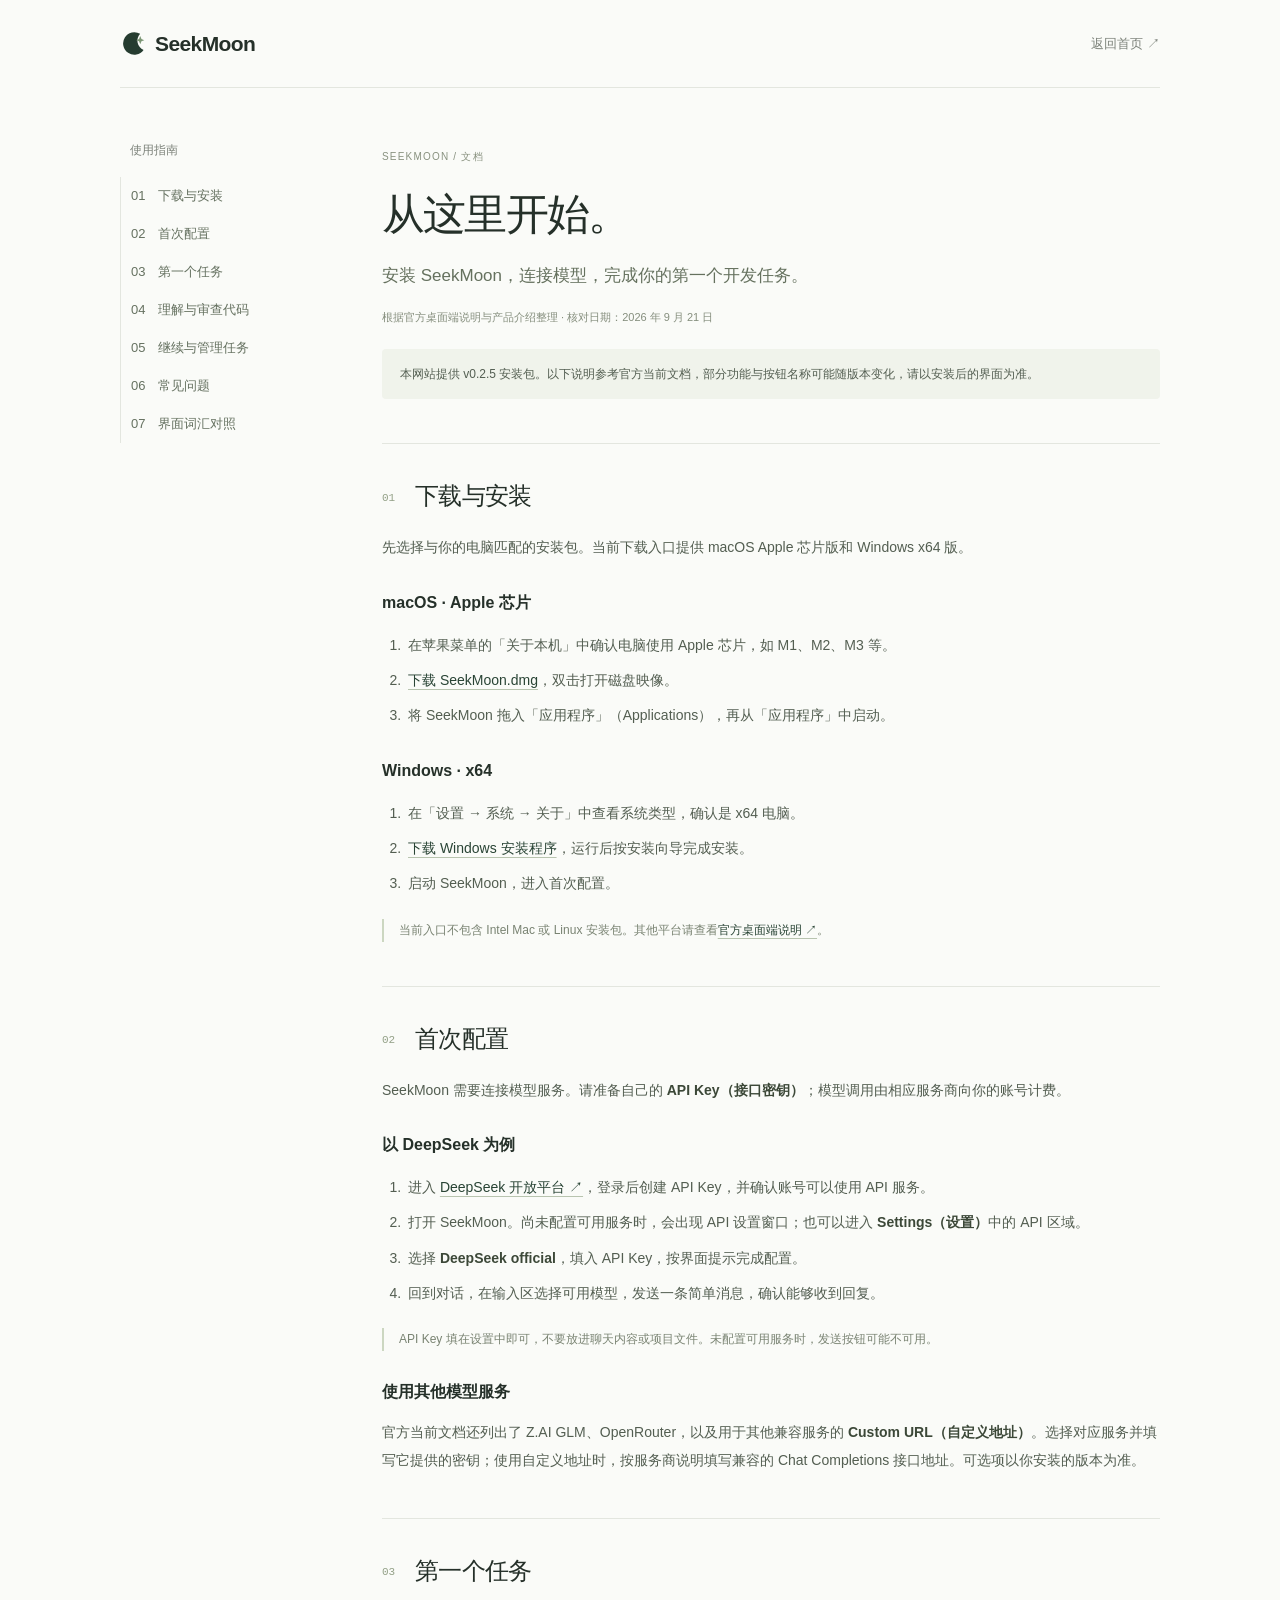
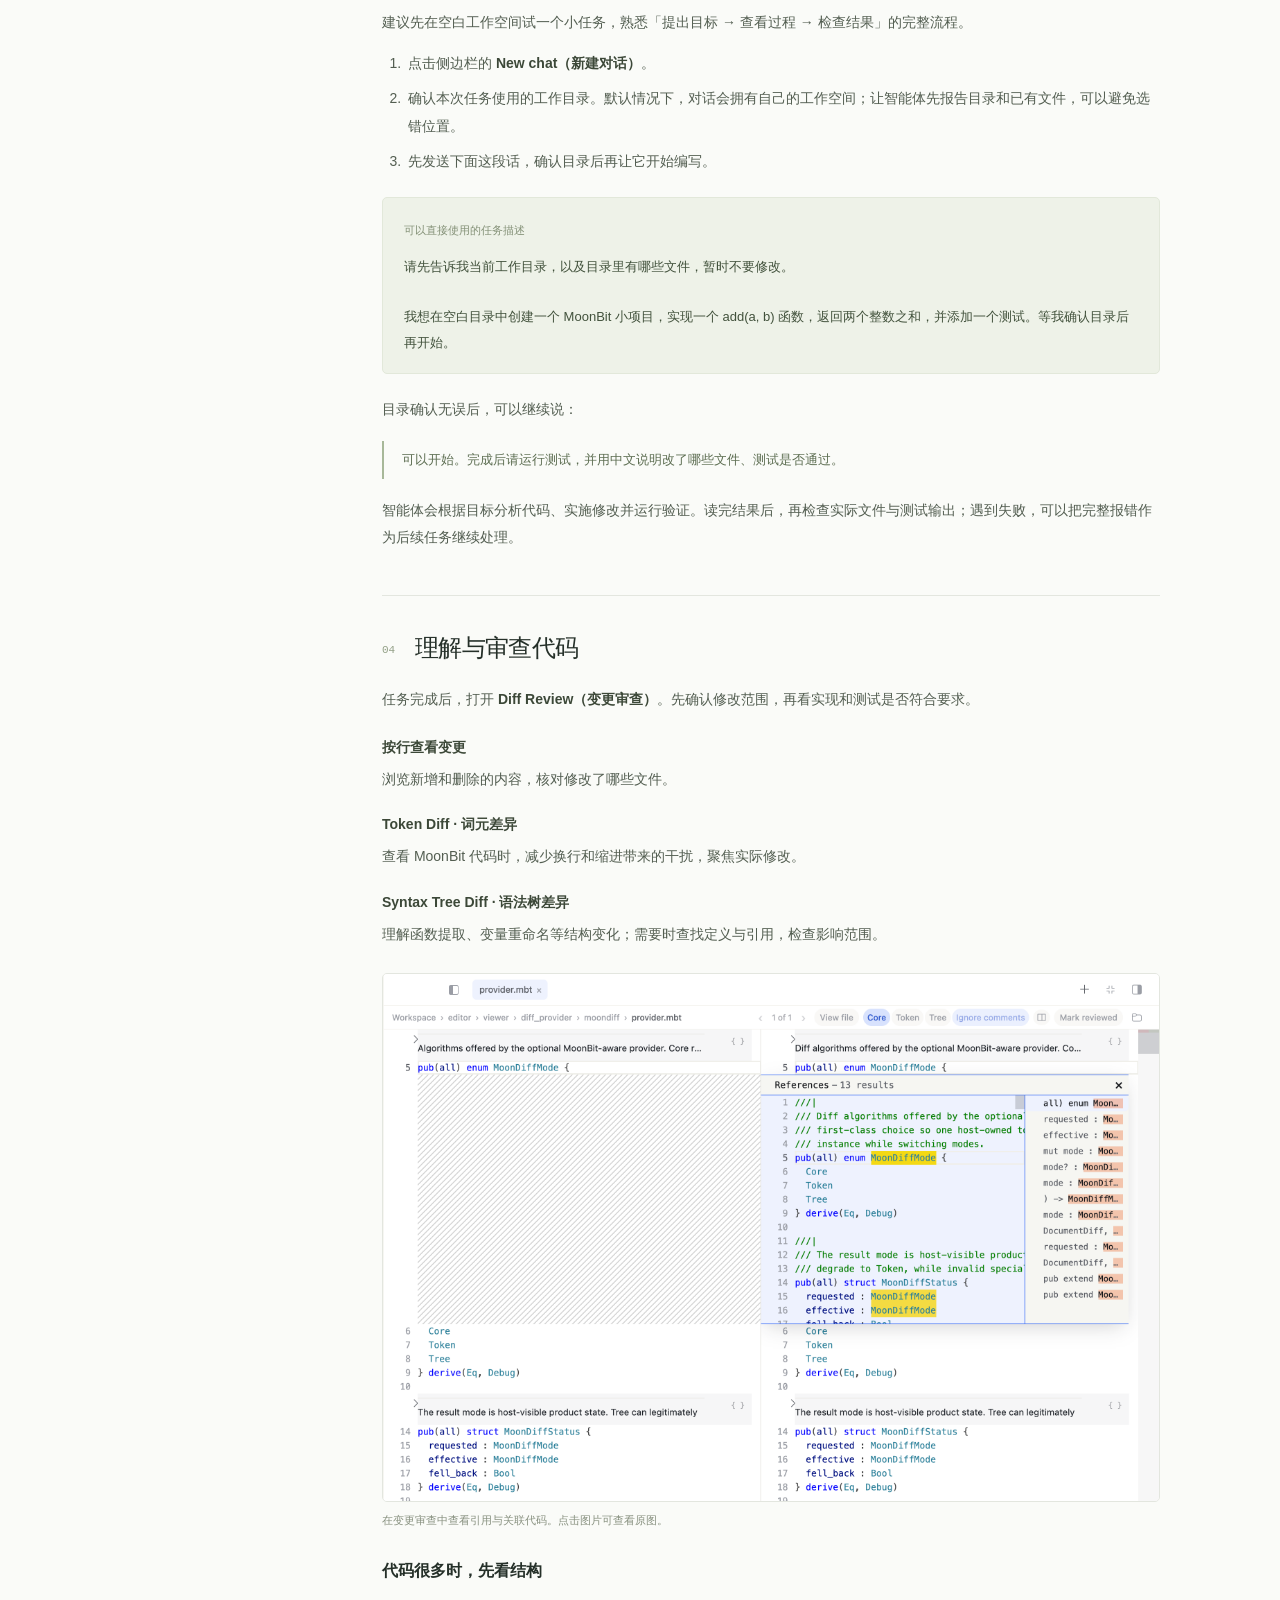
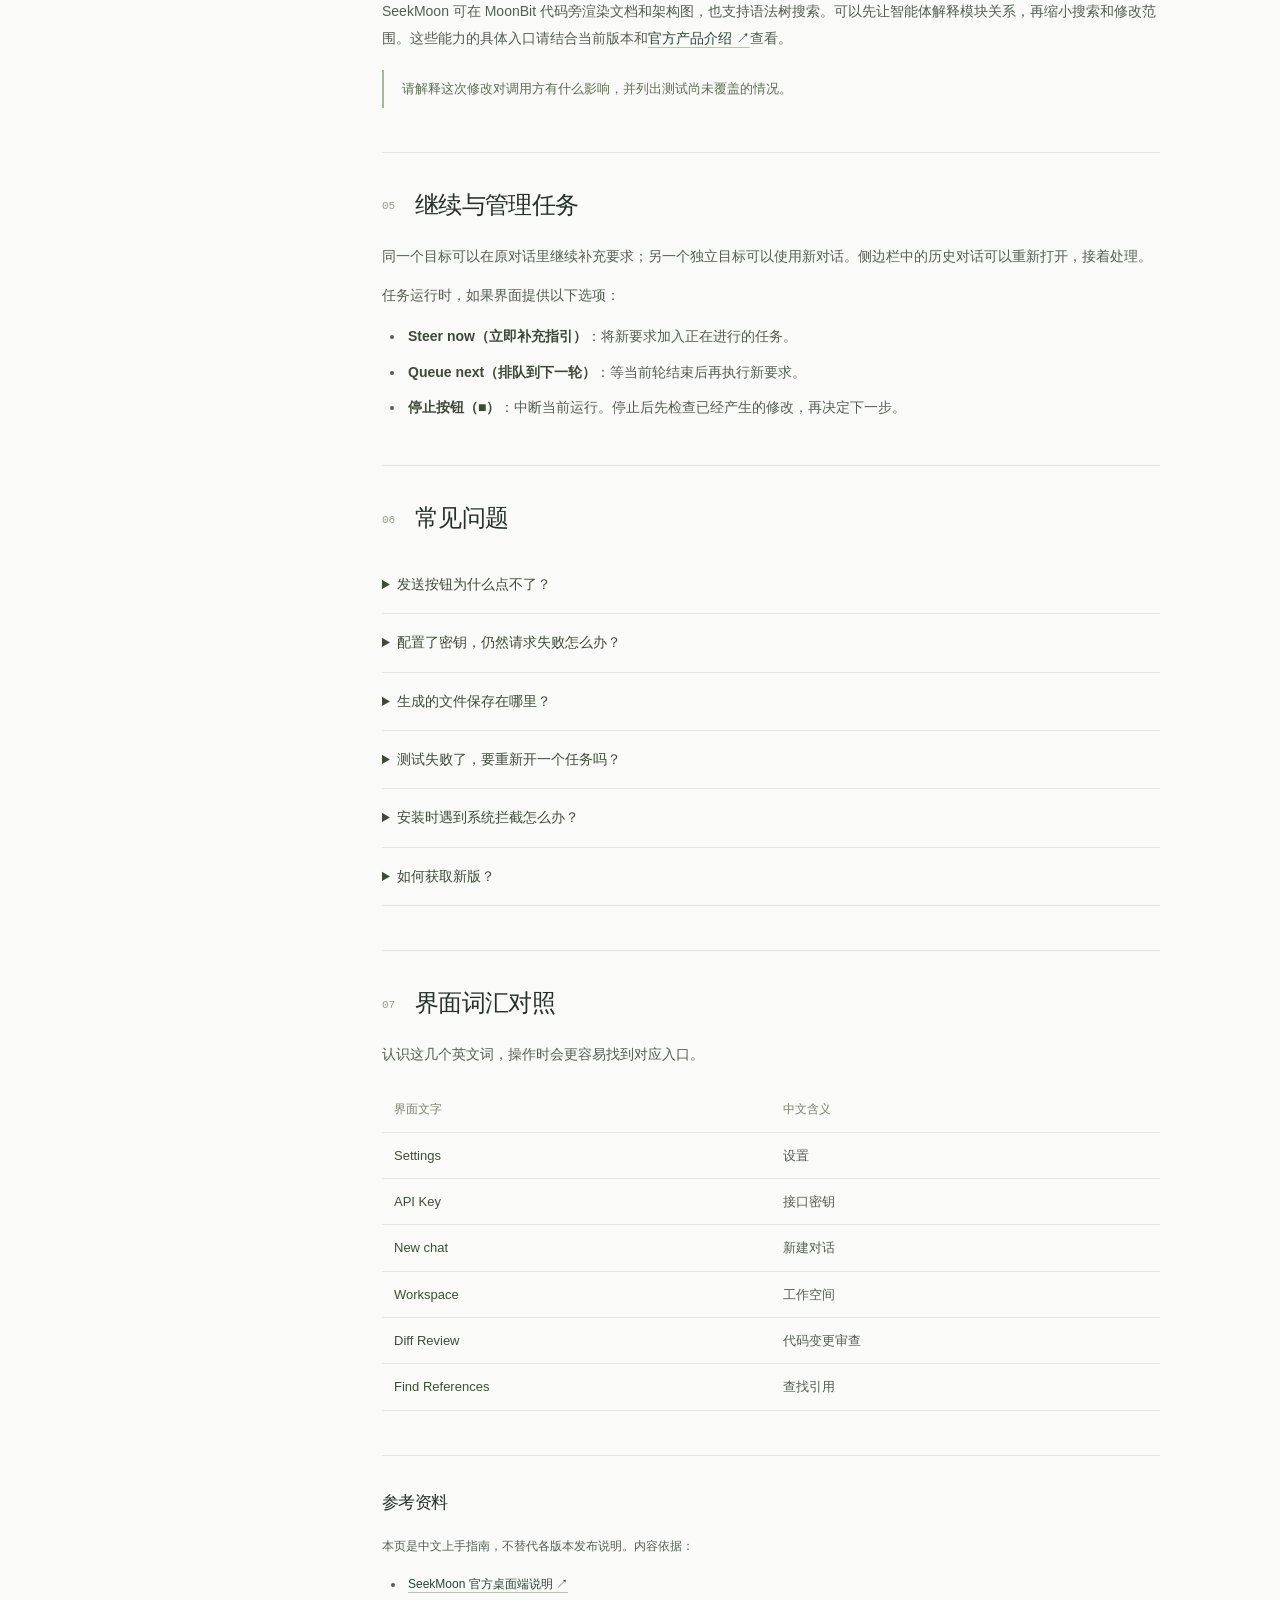
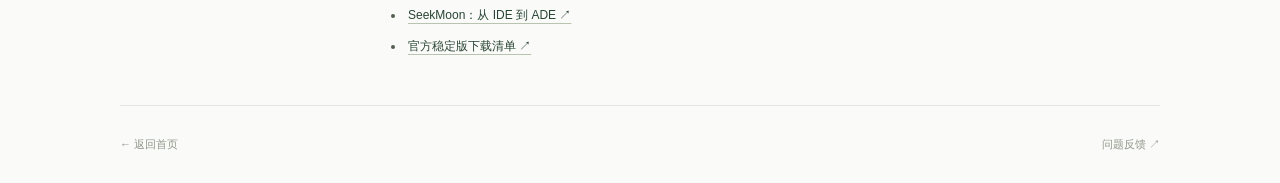
==== docs.html @ e89a71e7 "Add Chinese getting started guide and homepage documentation link" ====
<!doctype html>
<html lang="zh-CN">
<head>
  <meta charset="UTF-8">
  <meta name="viewport" content="width=device-width, initial-scale=1">
  <meta name="theme-color" content="#fafbf8">
  <meta name="description" content="SeekMoon 中文使用指南：下载安装、配置模型 API Key、开始第一个任务、审查代码变更与常见问题。">
  <title>中文使用文档 — SeekMoon</title>
  <link rel="icon" href="assets/mark.svg" type="image/svg+xml">
  <link rel="stylesheet" href="style.css">
  <link rel="stylesheet" href="docs.css">
</head>
<body>
  <a class="skip-link" href="#guide">跳到文档正文</a>
  <header class="header wrap">
    <a class="brand" href="./" aria-label="SeekMoon 首页"><img src="assets/mark.svg" width="27" height="27" alt=""><span>SeekMoon</span></a>
    <a class="doc-link" href="./">返回首页 ↗</a>
  </header>
  <div class="docs-layout wrap">
    <aside class="docs-sidebar">
      <nav aria-label="文档目录">
        <p class="toc-title">使用指南</p>
        <a href="#install">01　下载与安装</a>
        <a href="#setup">02　首次配置</a>
        <a href="#first-task">03　第一个任务</a>
        <a href="#review">04　理解与审查代码</a>
        <a href="#sessions">05　继续与管理任务</a>
        <a href="#faq">06　常见问题</a>
        <a href="#terms">07　界面词汇对照</a>
      </nav>
    </aside>
    <main class="docs-content" id="guide">
      <div class="docs-intro">
        <span class="docs-kicker">SEEKMOON / 文档</span>
        <h1>从这里开始。</h1>
        <p class="docs-lead">安装 SeekMoon，连接模型，完成你的第一个开发任务。</p>
        <p class="docs-meta">根据官方桌面端说明与产品介绍整理 · 核对日期：2026 年 9 月 21 日</p>
        <p class="version-note">本网站提供 v0.2.5 安装包。以下说明参考官方当前文档，部分功能与按钮名称可能随版本变化，请以安装后的界面为准。</p>
      </div>
      <section id="install">
        <h2><span>01</span> 下载与安装</h2>
        <p>先选择与你的电脑匹配的安装包。当前下载入口提供 macOS Apple 芯片版和 Windows x64 版。</p>
        <h3>macOS · Apple 芯片</h3>
        <ol>
          <li>在苹果菜单的「关于本机」中确认电脑使用 Apple 芯片，如 M1、M2、M3 等。</li>
          <li><a href="https://cli.moonbitlang.cn/openseek/desktop/releases/v0.2.5/SeekMoon.dmg">下载 SeekMoon.dmg</a>，双击打开磁盘映像。</li>
          <li>将 SeekMoon 拖入「应用程序」（Applications），再从「应用程序」中启动。</li>
        </ol>
        <h3>Windows · x64</h3>
        <ol>
          <li>在「设置 → 系统 → 关于」中查看系统类型，确认是 x64 电脑。</li>
          <li><a href="https://cli.moonbitlang.cn/openseek/desktop/releases/v0.2.5/SeekMoon-windows-x64-setup.exe">下载 Windows 安装程序</a>，运行后按安装向导完成安装。</li>
          <li>启动 SeekMoon，进入首次配置。</li>
        </ol>
        <p class="quiet-note">当前入口不包含 Intel Mac 或 Linux 安装包。其他平台请查看<a href="https://github.com/moonbitlang/openseek/tree/main/desktop" target="_blank" rel="noopener noreferrer">官方桌面端说明 ↗</a>。</p>
      </section>
      <section id="setup">
        <h2><span>02</span> 首次配置</h2>
        <p>SeekMoon 需要连接模型服务。请准备自己的 <strong>API Key（接口密钥）</strong>；模型调用由相应服务商向你的账号计费。</p>
        <h3>以 DeepSeek 为例</h3>
        <ol>
          <li>进入 <a href="https://platform.deepseek.com/" target="_blank" rel="noopener noreferrer">DeepSeek 开放平台 ↗</a>，登录后创建 API Key，并确认账号可以使用 API 服务。</li>
          <li>打开 SeekMoon。尚未配置可用服务时，会出现 API 设置窗口；也可以进入 <strong>Settings（设置）</strong>中的 API 区域。</li>
          <li>选择 <strong>DeepSeek official</strong>，填入 API Key，按界面提示完成配置。</li>
          <li>回到对话，在输入区选择可用模型，发送一条简单消息，确认能够收到回复。</li>
        </ol>
        <p class="quiet-note">API Key 填在设置中即可，不要放进聊天内容或项目文件。未配置可用服务时，发送按钮可能不可用。</p>
        <h3>使用其他模型服务</h3>
        <p>官方当前文档还列出了 Z.AI GLM、OpenRouter，以及用于其他兼容服务的 <strong>Custom URL（自定义地址）</strong>。选择对应服务并填写它提供的密钥；使用自定义地址时，按服务商说明填写兼容的 Chat Completions 接口地址。可选项以你安装的版本为准。</p>
      </section>
      <section id="first-task">
        <h2><span>03</span> 第一个任务</h2>
        <p>建议先在空白工作空间试一个小任务，熟悉「提出目标 → 查看过程 → 检查结果」的完整流程。</p>
        <ol>
          <li>点击侧边栏的 <strong>New chat（新建对话）</strong>。</li>
          <li>确认本次任务使用的工作目录。默认情况下，对话会拥有自己的工作空间；让智能体先报告目录和已有文件，可以避免选错位置。</li>
          <li>先发送下面这段话，确认目录后再让它开始编写。</li>
        </ol>
        <div class="prompt-example"><span class="example-label">可以直接使用的任务描述</span><pre>请先告诉我当前工作目录，以及目录里有哪些文件，暂时不要修改。

我想在空白目录中创建一个 MoonBit 小项目，实现一个 add(a, b) 函数，返回两个整数之和，并添加一个测试。等我确认目录后再开始。</pre></div>
        <p>目录确认无误后，可以继续说：</p>
        <blockquote>可以开始。完成后请运行测试，并用中文说明改了哪些文件、测试是否通过。</blockquote>
        <p>智能体会根据目标分析代码、实施修改并运行验证。读完结果后，再检查实际文件与测试输出；遇到失败，可以把完整报错作为后续任务继续处理。</p>
      </section>
      <section id="review">
        <h2><span>04</span> 理解与审查代码</h2>
        <p>任务完成后，打开 <strong>Diff Review（变更审查）</strong>。先确认修改范围，再看实现和测试是否符合要求。</p>
        <dl class="feature-list">
          <div><dt>按行查看变更</dt><dd>浏览新增和删除的内容，核对修改了哪些文件。</dd></div>
          <div><dt>Token Diff · 词元差异</dt><dd>查看 MoonBit 代码时，减少换行和缩进带来的干扰，聚焦实际修改。</dd></div>
          <div><dt>Syntax Tree Diff · 语法树差异</dt><dd>理解函数提取、变量重命名等结构变化；需要时查找定义与引用，检查影响范围。</dd></div>
        </dl>
        <figure><a href="assets/review.png" target="_blank" rel="noopener noreferrer" aria-label="在新标签页查看代码审查截图原图"><img src="assets/review.png" alt="SeekMoon 代码审查界面，展示代码差异与引用列表" loading="lazy"></a><figcaption>在变更审查中查看引用与关联代码。点击图片可查看原图。</figcaption></figure>
        <h3>代码很多时，先看结构</h3>
        <p>SeekMoon 可在 MoonBit 代码旁渲染文档和架构图，也支持语法树搜索。可以先让智能体解释模块关系，再缩小搜索和修改范围。这些能力的具体入口请结合当前版本和<a href="https://www.moonbitlang.com/blog/seekmoon-from-ide-to-ade" target="_blank" rel="noopener noreferrer">官方产品介绍 ↗</a>查看。</p>
        <blockquote>请解释这次修改对调用方有什么影响，并列出测试尚未覆盖的情况。</blockquote>
      </section>
      <section id="sessions">
        <h2><span>05</span> 继续与管理任务</h2>
        <p>同一个目标可以在原对话里继续补充要求；另一个独立目标可以使用新对话。侧边栏中的历史对话可以重新打开，接着处理。</p>
        <p>任务运行时，如果界面提供以下选项：</p>
        <ul>
          <li><strong>Steer now（立即补充指引）</strong>：将新要求加入正在进行的任务。</li>
          <li><strong>Queue next（排队到下一轮）</strong>：等当前轮结束后再执行新要求。</li>
          <li><strong>停止按钮（■）</strong>：中断当前运行。停止后先检查已经产生的修改，再决定下一步。</li>
        </ul>
      </section>
      <section id="faq">
        <h2><span>06</span> 常见问题</h2>
        <details><summary>发送按钮为什么点不了？</summary><p>先检查 API 设置。官方说明中，未配置可用模型服务时会禁用发送。确认服务商、密钥及自定义地址填写正确，再根据界面给出的提示排查。</p></details>
        <details><summary>配置了密钥，仍然请求失败怎么办？</summary><p>保存完整报错，检查网络、服务商 API 可用状态，以及账号余额或配额。密钥失效时在设置中更换；不要将密钥贴进反馈截图。</p></details>
        <details><summary>生成的文件保存在哪里？</summary><p>官方说明中的默认工作空间位于系统「文档」目录下的 <code>OpenSeek/&lt;session-id&gt;</code>，系统配置可能改变其实际位置。已有项目请以当前任务的工作目录为准；不确定时先让智能体报告目录。</p></details>
        <details><summary>测试失败了，要重新开一个任务吗？</summary><p>通常可以在当前对话继续，让智能体根据具体报错定位原因、修复后重新运行相关测试。这样能保留之前的任务上下文。</p></details>
        <details><summary>安装时遇到系统拦截怎么办？</summary><p>先确认安装包来自本网站链接指向的 MoonBit 官方下载域名，并记录系统提示。若仍无法安装，请附上系统版本、芯片或架构、安装包版本和错误截图，到<a href="https://github.com/moonbitlang/openseek/issues" target="_blank" rel="noopener noreferrer">官方问题区 ↗</a>反馈。</p></details>
        <details><summary>如何获取新版？</summary><p>回到<a href="index.html#download">首页下载入口</a>查看网站提供的版本。桌面端的更新行为可参考<a href="https://github.com/moonbitlang/openseek/blob/main/desktop/README.md#updates" target="_blank" rel="noopener noreferrer">官方更新说明 ↗</a>；不要把网站显示的版本号当作实时更新检查。</p></details>
      </section>
      <section id="terms">
        <h2><span>07</span> 界面词汇对照</h2>
        <p>认识这几个英文词，操作时会更容易找到对应入口。</p>
        <table><thead><tr><th scope="col">界面文字</th><th scope="col">中文含义</th></tr></thead><tbody><tr><td>Settings</td><td>设置</td></tr><tr><td>API Key</td><td>接口密钥</td></tr><tr><td>New chat</td><td>新建对话</td></tr><tr><td>Workspace</td><td>工作空间</td></tr><tr><td>Diff Review</td><td>代码变更审查</td></tr><tr><td>Find References</td><td>查找引用</td></tr></tbody></table>
      </section>
      <section class="docs-sources" aria-labelledby="sources-title"><h2 id="sources-title">参考资料</h2><p>本页是中文上手指南，不替代各版本发布说明。内容依据：</p><ul><li><a href="https://github.com/moonbitlang/openseek/blob/main/desktop/README.md" target="_blank" rel="noopener noreferrer">SeekMoon 官方桌面端说明 ↗</a></li><li><a href="https://www.moonbitlang.com/blog/seekmoon-from-ide-to-ade" target="_blank" rel="noopener noreferrer">SeekMoon：从 IDE 到 ADE ↗</a></li><li><a href="https://openseek-api.moonbitlang.cn/desktop/releases/latest.json" target="_blank" rel="noopener noreferrer">官方稳定版下载清单 ↗</a></li></ul></section>
    </main>
  </div>
  <footer class="footer wrap"><a href="./">← 返回首页</a><a href="https://github.com/moonbitlang/openseek/issues" target="_blank" rel="noopener noreferrer">问题反馈 ↗</a></footer>
</body>
</html>
---- style.css ----
@charset "UTF-8";
:root{--bg:#fafbf8;--text:#253029;--muted:#7c827a;--green:#294435;--line:#e3e6df}
*{box-sizing:border-box}
html{scroll-behavior:smooth}
body{margin:0;background:var(--bg);color:var(--text);font-family:-apple-system,BlinkMacSystemFont,"Segoe UI","PingFang SC","Microsoft YaHei",sans-serif;-webkit-font-smoothing:antialiased}
a{color:inherit;text-decoration:none}
button{font:inherit}
a,button{-webkit-tap-highlight-color:transparent}
a:focus-visible,button:focus-visible{outline:2px solid var(--green);outline-offset:5px}
::selection{background:#dce7d5}
.wrap{width:min(1040px,calc(100% - 80px));margin-inline:auto}
.skip-link{position:fixed;top:12px;left:20px;background:white;padding:12px;z-index:5;clip-path:inset(50%);width:1px;height:1px;overflow:hidden;white-space:nowrap}
.skip-link:focus{clip-path:none;width:auto;height:auto;overflow:visible}
.header{height:88px;display:flex;align-items:center;justify-content:space-between}
.brand{display:flex;align-items:center;gap:8px;font-size:21px;font-weight:600;letter-spacing:-.6px}
.doc-link{font-size:13px;color:var(--muted)}
.doc-link:hover,.footer a:hover{color:var(--green)}
.hero{text-align:center;padding:77px 0 63px}
.hero h1{font-size:clamp(36px,4.4vw,58px);line-height:1.4;letter-spacing:-2.5px;font-weight:550;margin:0}
.hero p{font-size:15px;line-height:1.9;color:var(--muted);margin:20px 0 28px}
.button{display:inline-flex;align-items:center;gap:24px;padding:13px 21px;font-size:13px;border-radius:5px;background:var(--green);color:white;transition:background .18s}
.button:hover{background:#3b5844}
.download-actions{display:flex;justify-content:center;gap:12px;flex-wrap:wrap}
.button-secondary{background:transparent;color:var(--green);box-shadow:inset 0 0 0 1px #cbd3c7}
.button-secondary:hover{background:#eef1e9}
.hero .download-note{font-size:11px;color:var(--muted);margin:14px 0 0;line-height:1.8}
.product-tabs{display:flex;justify-content:center;gap:30px;margin-bottom:20px}
.product-tabs button{border:0;background:none;color:#8a9086;padding:7px 0;cursor:pointer;font-size:12px;border-bottom:1px solid transparent}
.product-tabs button[aria-selected=true]{color:var(--green);border-bottom-color:var(--green)}
.product-tabs button:hover{color:var(--green)}
.product-window{aspect-ratio:3456/2168;border-radius:7px;overflow:hidden;background:white;border:1px solid var(--line);box-shadow:0 10px 40px #26332005}
.product-window img{display:block;width:100%;height:100%;object-fit:contain}
.footer{padding-block:31px;display:flex;justify-content:space-between;font-size:11px;color:#90968c}
@media(max-width:700px){.wrap{width:calc(100% - 40px)}.header{height:76px}.hero{padding:58px 0 48px}.hero h1{font-size:43px;letter-spacing:-1.7px}.hero p{font-size:13px}}
@media(max-width:460px){.wrap{width:calc(100% - 36px)}.header{height:70px}.brand{font-size:20px}.doc-link{font-size:12px}.hero{padding:51px 0 42px}.hero h1 span,.hero p span{display:block;white-space:nowrap}.hero h1{font-size:35px;letter-spacing:-1.5px;max-width:290px;margin:auto;line-height:1.5}.hero p{font-size:13px;max-width:245px;margin:17px auto 24px;line-height:1.9}.button{font-size:12px;padding:12px 18px}.product-tabs{gap:26px;margin-bottom:15px}.product-tabs button{font-size:11px}.product-window{border-radius:4px}.footer{padding-block:26px;font-size:10px}}
@media(prefers-reduced-motion:reduce){html{scroll-behavior:auto}.button{transition:none}}
@media(max-width:460px){.download-actions{gap:9px}.download-actions .button{gap:10px;padding:12px 13px;font-size:11px}.hero .download-note{max-width:none;font-size:9px;letter-spacing:-.15px}}
---- docs.css ----
.header{border-bottom:1px solid var(--line)}
html{scroll-padding-top:28px}
.docs-layout{display:grid;grid-template-columns:210px minmax(0,1fr);gap:52px;padding-top:54px;padding-bottom:32px;align-items:start}
.docs-sidebar{position:sticky;top:32px}
.toc-title{font-size:12px;color:var(--muted);margin:0 0 18px;padding-left:10px}
.docs-sidebar a{display:block;padding:10px;font-size:13px;color:#657160;border-left:1px solid var(--line)}
.docs-sidebar a:hover,.docs-sidebar a:focus-visible{color:var(--green);background:#edf1e8;border-left-color:var(--green)}
.docs-content{min-width:0;font-size:14px;line-height:1.95;color:#535e51}
.docs-kicker{font-size:10px;color:#88917f;letter-spacing:1.2px}
.docs-content h1{font-size:43px;font-weight:550;letter-spacing:-1.8px;line-height:1.4;margin:15px 0 17px;color:var(--text)}
.docs-content .docs-lead{font-size:17px;line-height:1.8;color:#65715e;margin:0 0 15px}
.docs-content .docs-meta{font-size:11px;color:#858e7d;margin:0 0 20px}
.version-note{font-size:12px;line-height:1.9;background:#f0f3eb;border-radius:4px;padding:14px 18px;margin:0}
.docs-content section{margin-top:44px;padding-top:34px;border-top:1px solid var(--line)}
.docs-content h2{font-size:24px;font-weight:550;line-height:1.5;letter-spacing:-.7px;color:var(--text);margin:0 0 20px}
.docs-content h2>span{font:11px ui-monospace,SFMono-Regular,monospace;color:#93a087;margin-right:14px;vertical-align:middle;letter-spacing:0}
.docs-content h3{font-size:16px;font-weight:600;color:var(--text);margin:25px 0 12px}
.docs-content p{margin:12px 0}
.docs-content a{color:var(--green);text-decoration:underline;text-decoration-color:#b8c4af;text-underline-offset:4px;overflow-wrap:anywhere}
.docs-content a:hover{text-decoration-color:var(--green)}
.docs-content ol,.docs-content ul{padding-left:23px;margin:14px 0}
.docs-content li{padding-left:3px;margin:8px 0}
.docs-content strong{font-weight:600;color:#3c4838}
.docs-content .quiet-note{font-size:12px;color:#798372;line-height:1.9;border-left:2px solid #ccd7c1;padding-left:15px;margin:21px 0}
.prompt-example{background:#eef2e8;border:1px solid #e2e8da;border-radius:5px;padding:18px 21px;margin:22px 0}
.example-label{font-size:11px;color:#839076}
.prompt-example pre{font:13px/1.95 -apple-system,BlinkMacSystemFont,"PingFang SC",sans-serif;white-space:pre-wrap;overflow-wrap:anywhere;color:#42523c;margin:10px 0 0}
.docs-content blockquote{border-left:2px solid #a7b899;margin:18px 0;padding:6px 0 6px 18px;color:#5d6e52;font-size:13px}
.feature-list{margin:20px 0}.feature-list>div{margin:18px 0}.feature-list dt{font-weight:600;color:#3c4838}.feature-list dd{margin:5px 0 0}
.docs-content figure{margin:25px 0}.docs-content figure img{display:block;width:100%;height:auto;border:1px solid var(--line);border-radius:5px}.docs-content figcaption{font-size:11px;color:#87907f;line-height:1.7;margin-top:9px}
.docs-content details{border-bottom:1px solid var(--line);padding:15px 0}.docs-content summary{cursor:pointer;color:#3d4b38;font-size:14px;padding-right:12px}.docs-content details p{font-size:13px;padding-left:17px;margin:12px 0 4px}
.docs-content code{font:12px/1.8 ui-monospace,SFMono-Regular,monospace;background:#eef1e8;border-radius:3px;padding:2px 4px;overflow-wrap:anywhere}
.docs-content table{border-collapse:collapse;width:100%;font-size:13px;margin-top:20px}.docs-content th{text-align:left;font-size:12px;color:#77826c;font-weight:500}.docs-content td,.docs-content th{padding:10px 12px;border-bottom:1px solid var(--line)}.docs-content td:first-child{width:50%;color:#3c5035}
.docs-content .docs-sources{font-size:12px}.docs-sources h2{font-size:17px}.footer{border-top:1px solid var(--line)}
@media(max-width:850px){.docs-layout{grid-template-columns:170px minmax(0,1fr);gap:28px}.docs-sidebar a{font-size:12px}}
@media(max-width:650px){.docs-layout{display:block;padding-top:25px}.docs-sidebar{position:static;margin-bottom:32px}.docs-sidebar nav{display:flex;flex-wrap:wrap;gap:5px 18px;border-bottom:1px solid var(--line);padding-bottom:20px}.toc-title{width:100%;padding:0;margin:0 0 6px}.docs-sidebar a{padding:5px 0;border:0;font-size:11px}.docs-content h1{font-size:35px}.docs-content .docs-lead{font-size:15px}.docs-content{font-size:13px}.docs-content h2{font-size:22px}.docs-content h3{font-size:15px}.docs-content section{margin-top:32px;padding-top:27px}.version-note{padding:12px 14px;font-size:11px}.docs-content .docs-meta{font-size:10px}.prompt-example{padding:14px 16px}.docs-content summary{font-size:13px}.docs-content table{font-size:12px}}
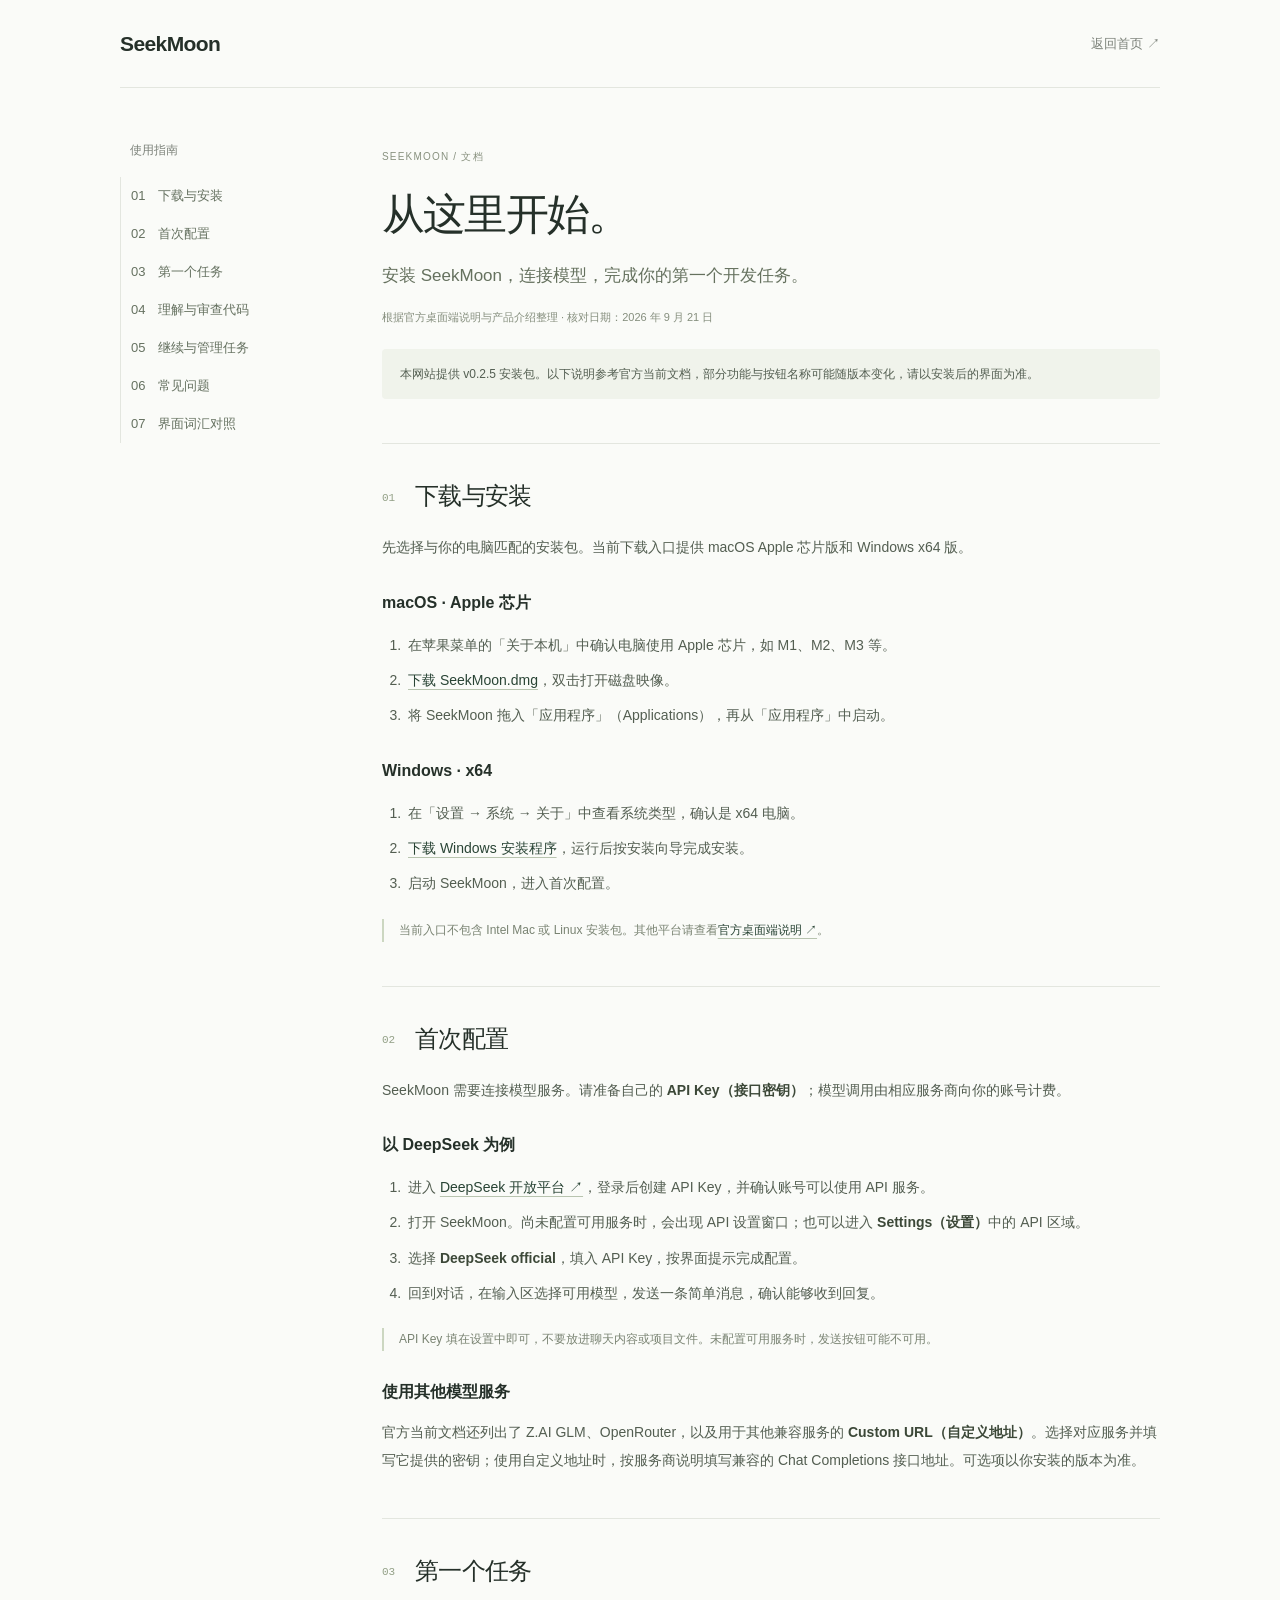
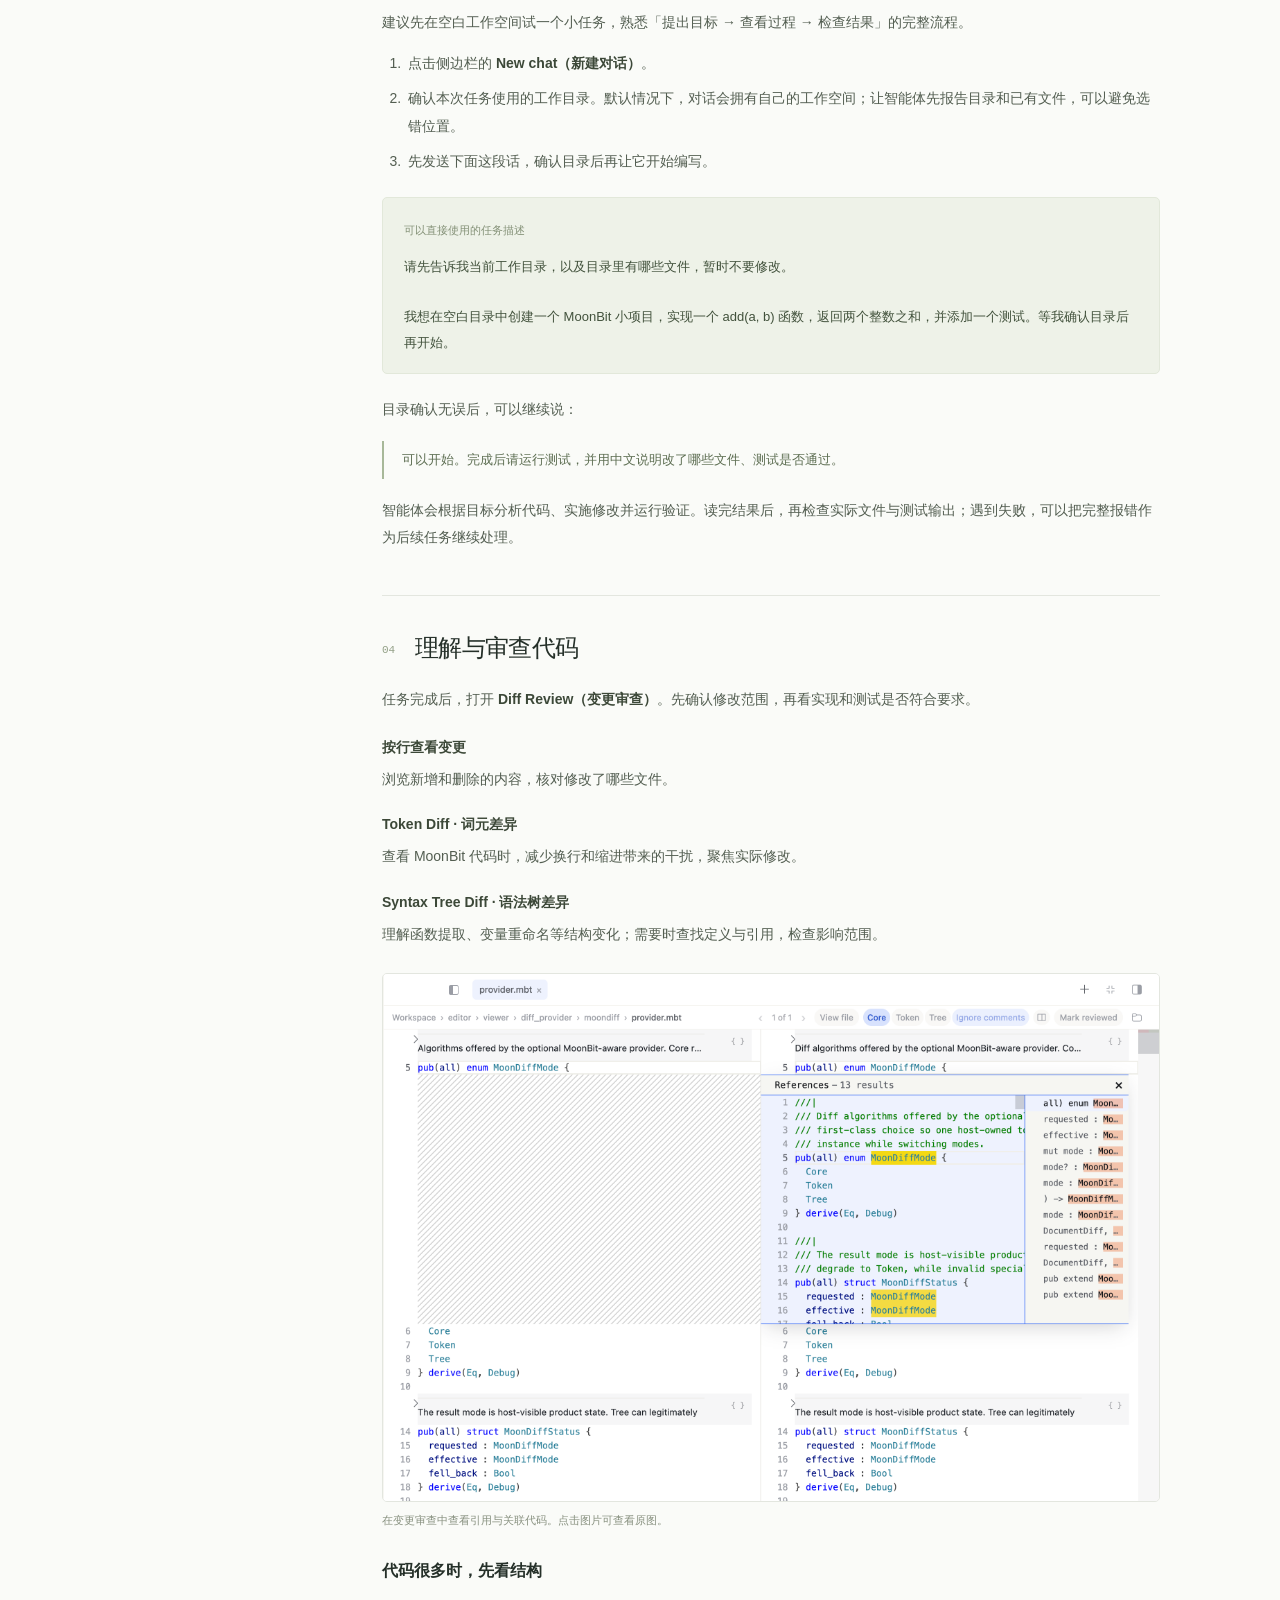
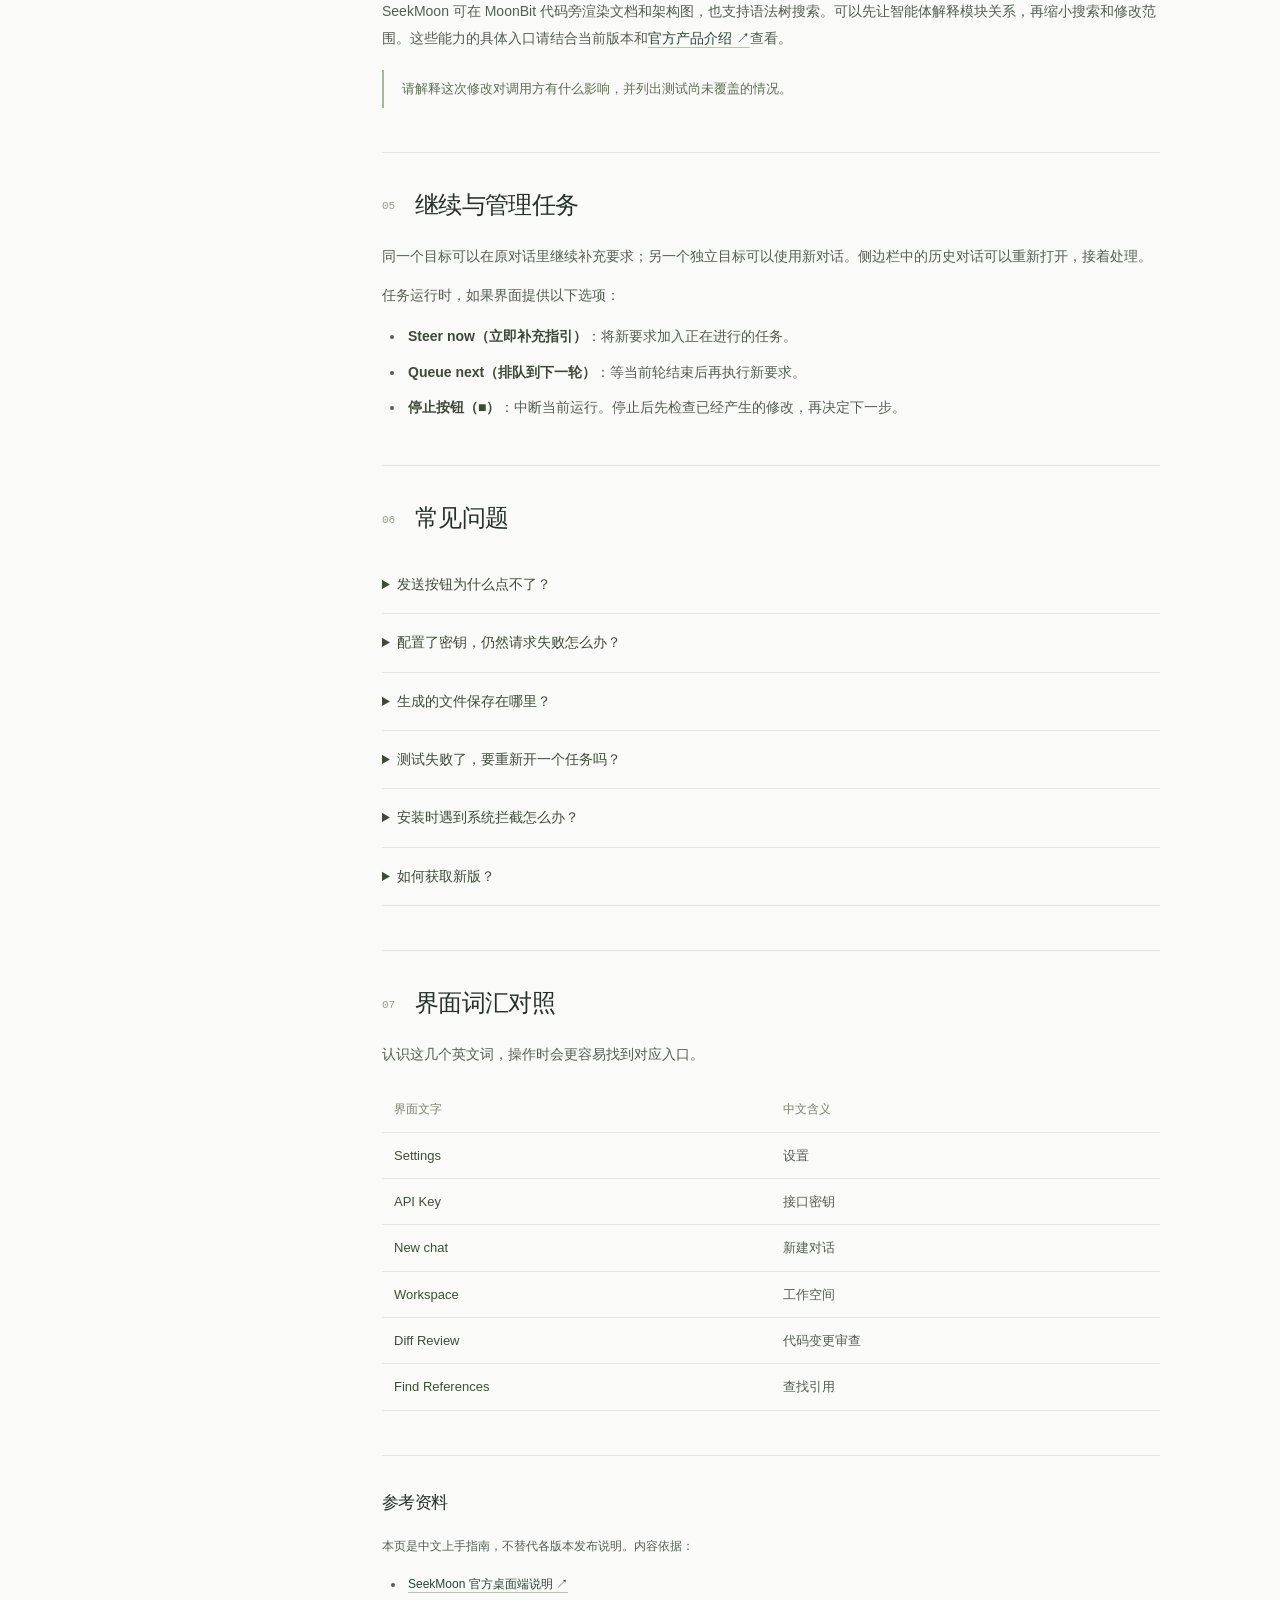
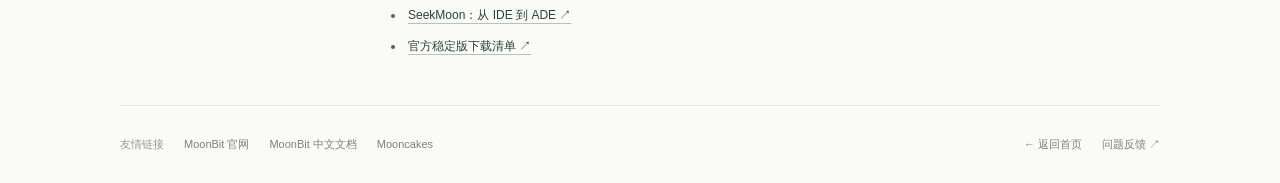
==== commit 92fe7afb: "Remove temporary logo and add MoonBit resource links" ====
--- a/docs.html
+++ b/docs.html
@@ -6,14 +6,14 @@
   <meta name="theme-color" content="#fafbf8">
   <meta name="description" content="SeekMoon 中文使用指南：下载安装、配置模型 API Key、开始第一个任务、审查代码变更与常见问题。">
   <title>中文使用文档 — SeekMoon</title>
-  <link rel="icon" href="assets/mark.svg" type="image/svg+xml">
+  <link rel="icon" href="data:,">
   <link rel="stylesheet" href="style.css">
   <link rel="stylesheet" href="docs.css">
 </head>
 <body>
   <a class="skip-link" href="#guide">跳到文档正文</a>
   <header class="header wrap">
-    <a class="brand" href="./" aria-label="SeekMoon 首页"><img src="assets/mark.svg" width="27" height="27" alt=""><span>SeekMoon</span></a>
+    <a class="brand" href="./" aria-label="SeekMoon 首页"><span>SeekMoon</span></a>
     <a class="doc-link" href="./">返回首页 ↗</a>
   </header>
   <div class="docs-layout wrap">
@@ -123,6 +123,6 @@
       <section class="docs-sources" aria-labelledby="sources-title"><h2 id="sources-title">参考资料</h2><p>本页是中文上手指南，不替代各版本发布说明。内容依据：</p><ul><li><a href="https://github.com/moonbitlang/openseek/blob/main/desktop/README.md" target="_blank" rel="noopener noreferrer">SeekMoon 官方桌面端说明 ↗</a></li><li><a href="https://www.moonbitlang.com/blog/seekmoon-from-ide-to-ade" target="_blank" rel="noopener noreferrer">SeekMoon：从 IDE 到 ADE ↗</a></li><li><a href="https://openseek-api.moonbitlang.cn/desktop/releases/latest.json" target="_blank" rel="noopener noreferrer">官方稳定版下载清单 ↗</a></li></ul></section>
     </main>
   </div>
-  <footer class="footer wrap"><a href="./">← 返回首页</a><a href="https://github.com/moonbitlang/openseek/issues" target="_blank" rel="noopener noreferrer">问题反馈 ↗</a></footer>
+  <footer class="footer wrap"><nav class="friend-links" aria-label="友情链接"><span>友情链接</span><a href="https://www.moonbitlang.cn/" target="_blank" rel="noopener noreferrer">MoonBit 官网</a><a href="https://docs.moonbitlang.cn/" target="_blank" rel="noopener noreferrer">MoonBit 中文文档</a><a href="https://mooncakes.io/" target="_blank" rel="noopener noreferrer">Mooncakes</a></nav><div class="footer-actions"><a href="./">← 返回首页</a><a href="https://github.com/moonbitlang/openseek/issues" target="_blank" rel="noopener noreferrer">问题反馈 ↗</a></div></footer>
 </body>
 </html>
--- a/style.css
+++ b/style.css
@@ -30,8 +30,11 @@
 .product-tabs button:hover{color:var(--green)}
 .product-window{aspect-ratio:3456/2168;border-radius:7px;overflow:hidden;background:white;border:1px solid var(--line);box-shadow:0 10px 40px #26332005}
 .product-window img{display:block;width:100%;height:100%;object-fit:contain}
-.footer{padding-block:31px;display:flex;justify-content:space-between;font-size:11px;color:#90968c}
+.footer{padding-block:31px;display:flex;justify-content:space-between;align-items:center;flex-wrap:wrap;gap:18px 28px;font-size:11px;color:#7c8476}
+.friend-links,.footer-actions{display:flex;align-items:center;flex-wrap:wrap;gap:12px 20px}
+.friend-links>span{color:#969d90}
 @media(max-width:700px){.wrap{width:calc(100% - 40px)}.header{height:76px}.hero{padding:58px 0 48px}.hero h1{font-size:43px;letter-spacing:-1.7px}.hero p{font-size:13px}}
 @media(max-width:460px){.wrap{width:calc(100% - 36px)}.header{height:70px}.brand{font-size:20px}.doc-link{font-size:12px}.hero{padding:51px 0 42px}.hero h1 span,.hero p span{display:block;white-space:nowrap}.hero h1{font-size:35px;letter-spacing:-1.5px;max-width:290px;margin:auto;line-height:1.5}.hero p{font-size:13px;max-width:245px;margin:17px auto 24px;line-height:1.9}.button{font-size:12px;padding:12px 18px}.product-tabs{gap:26px;margin-bottom:15px}.product-tabs button{font-size:11px}.product-window{border-radius:4px}.footer{padding-block:26px;font-size:10px}}
 @media(prefers-reduced-motion:reduce){html{scroll-behavior:auto}.button{transition:none}}
 @media(max-width:460px){.download-actions{gap:9px}.download-actions .button{gap:10px;padding:12px 13px;font-size:11px}.hero .download-note{max-width:none;font-size:9px;letter-spacing:-.15px}}
+@media(max-width:650px){.footer{flex-direction:column;align-items:flex-start;gap:17px}.friend-links,.footer-actions{gap:10px 14px}}
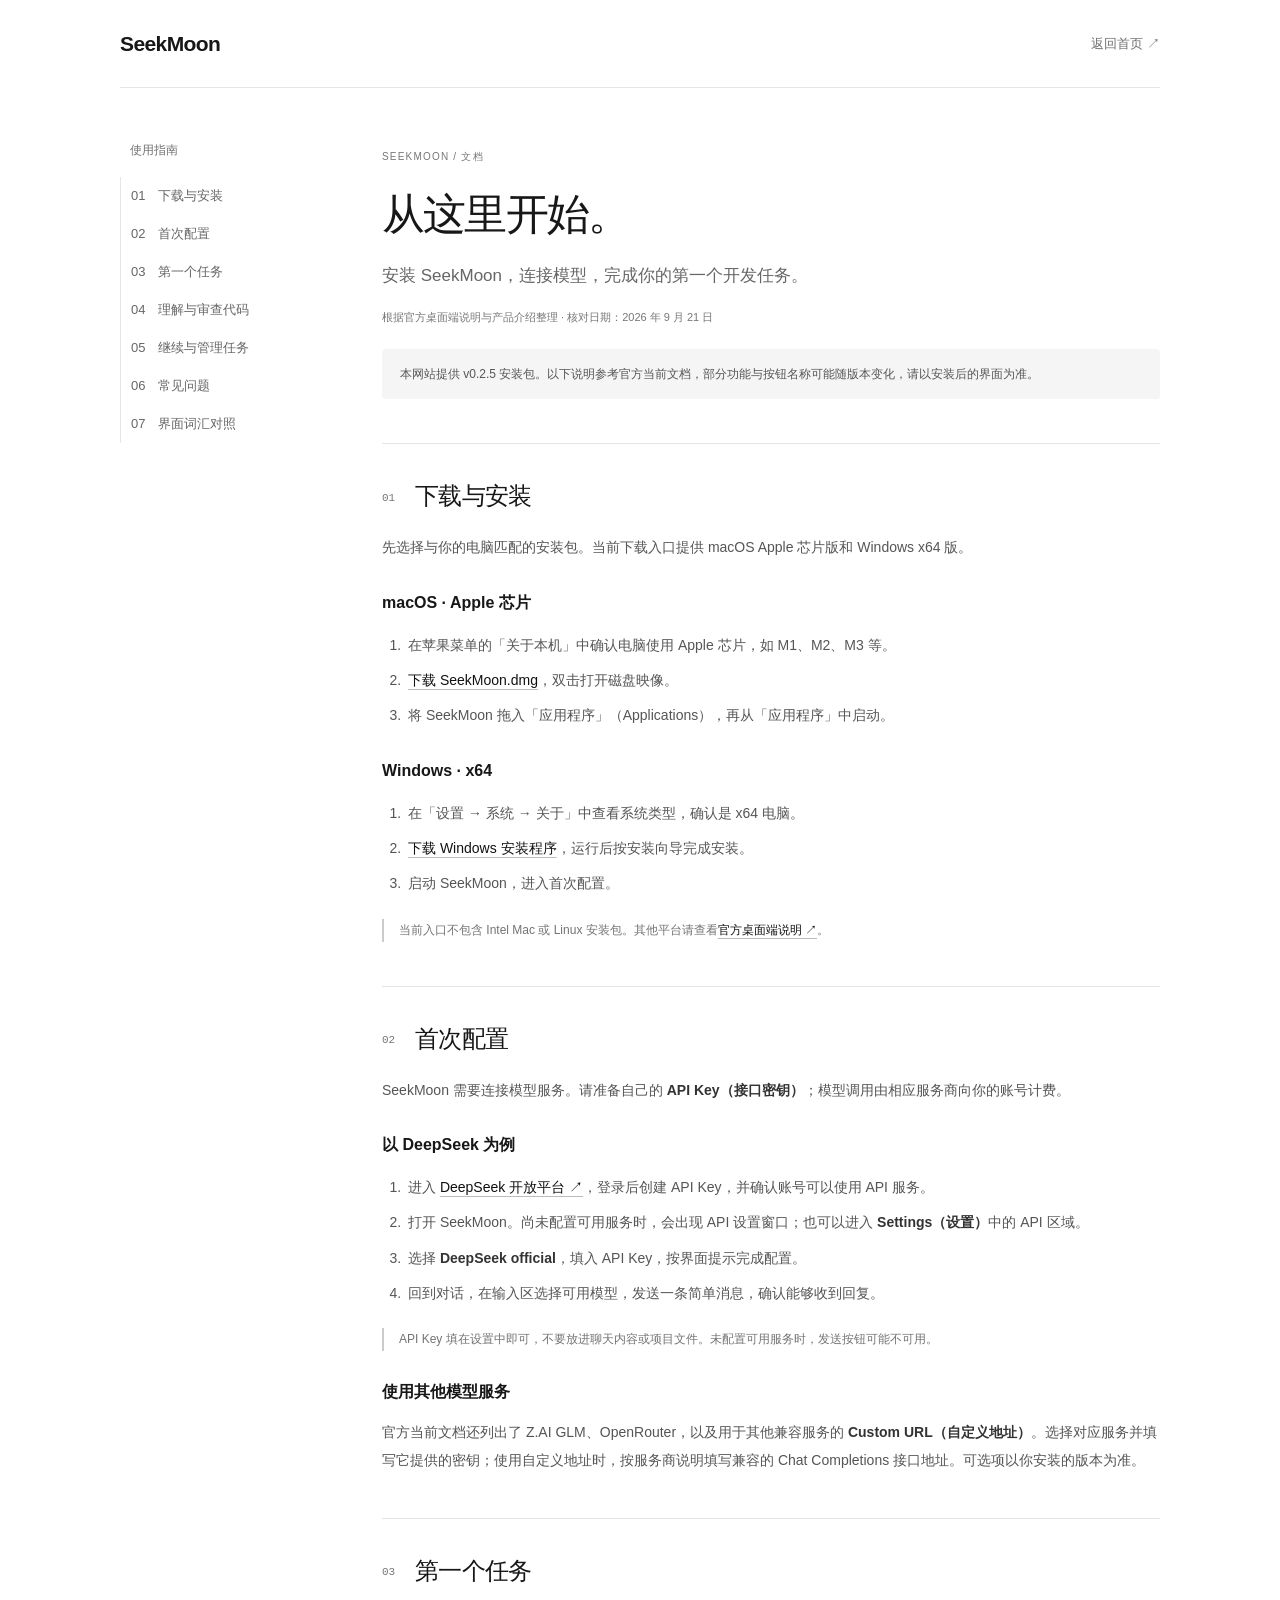
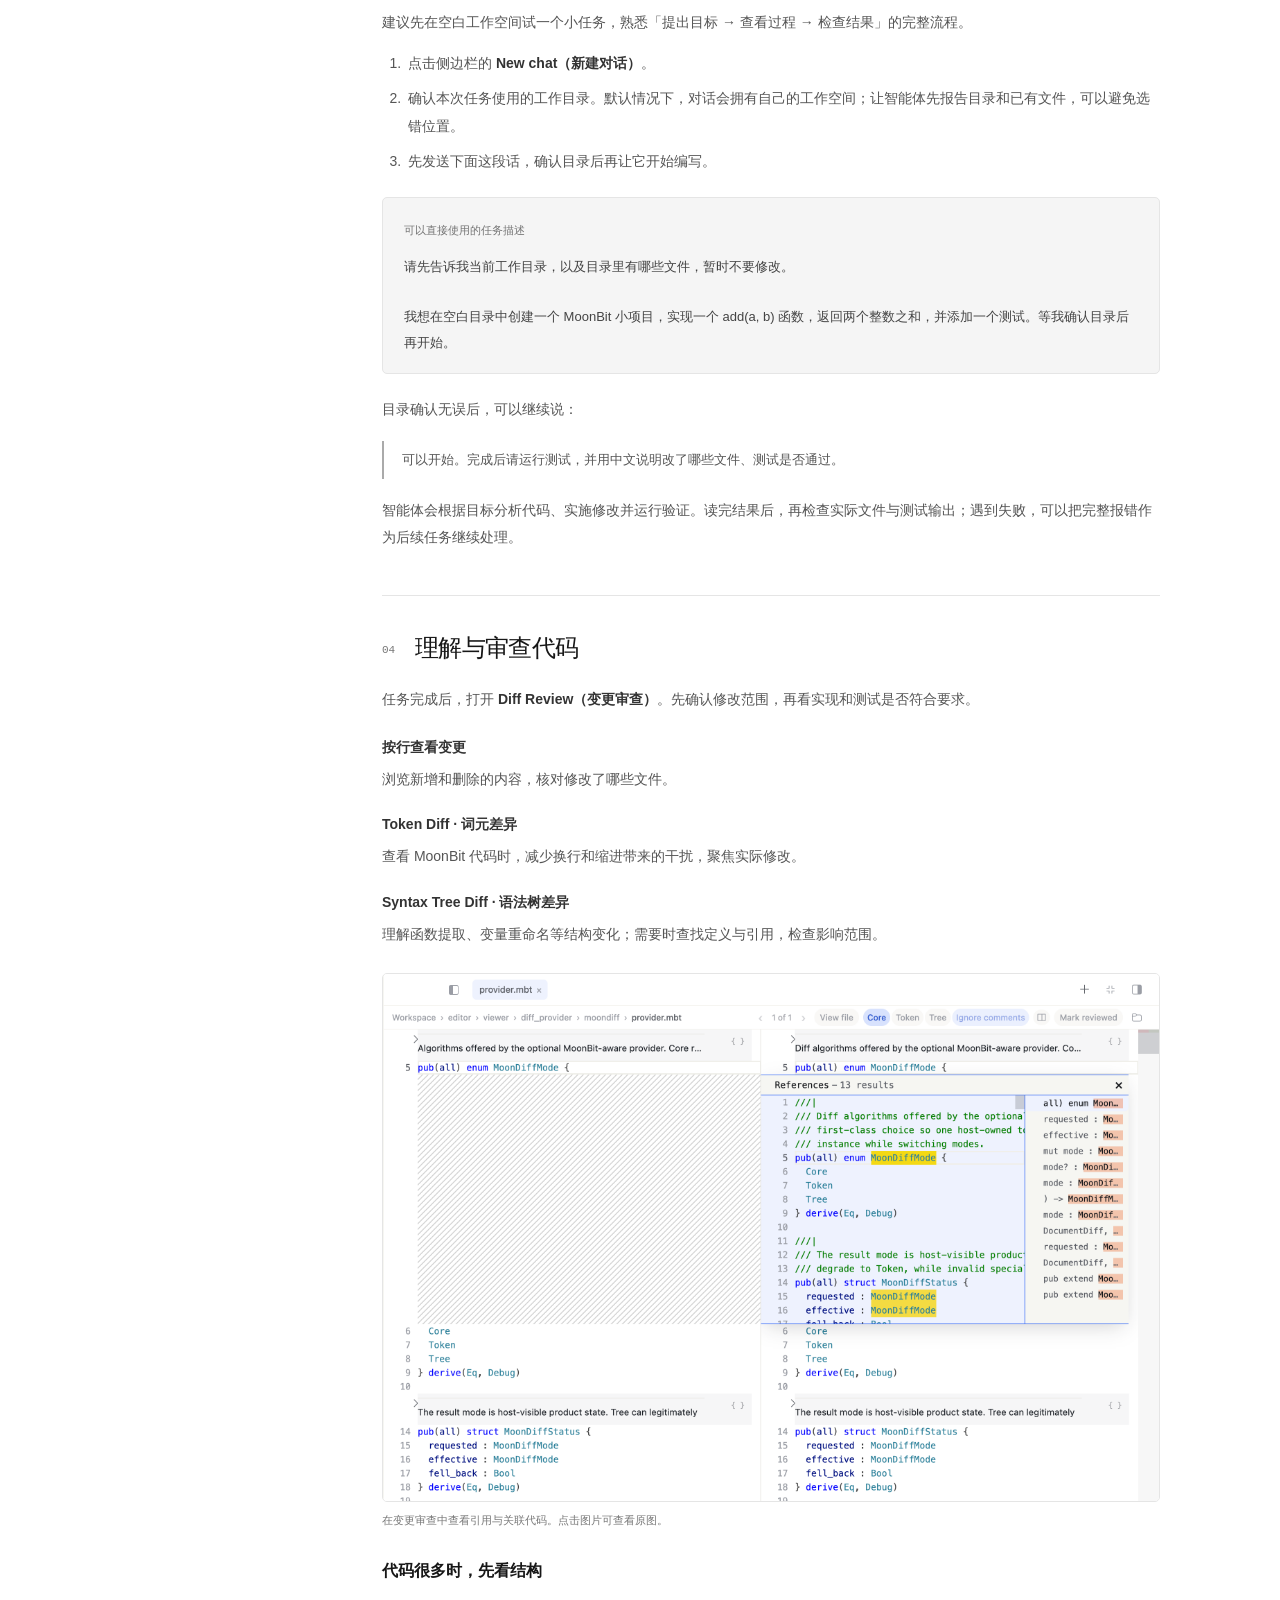
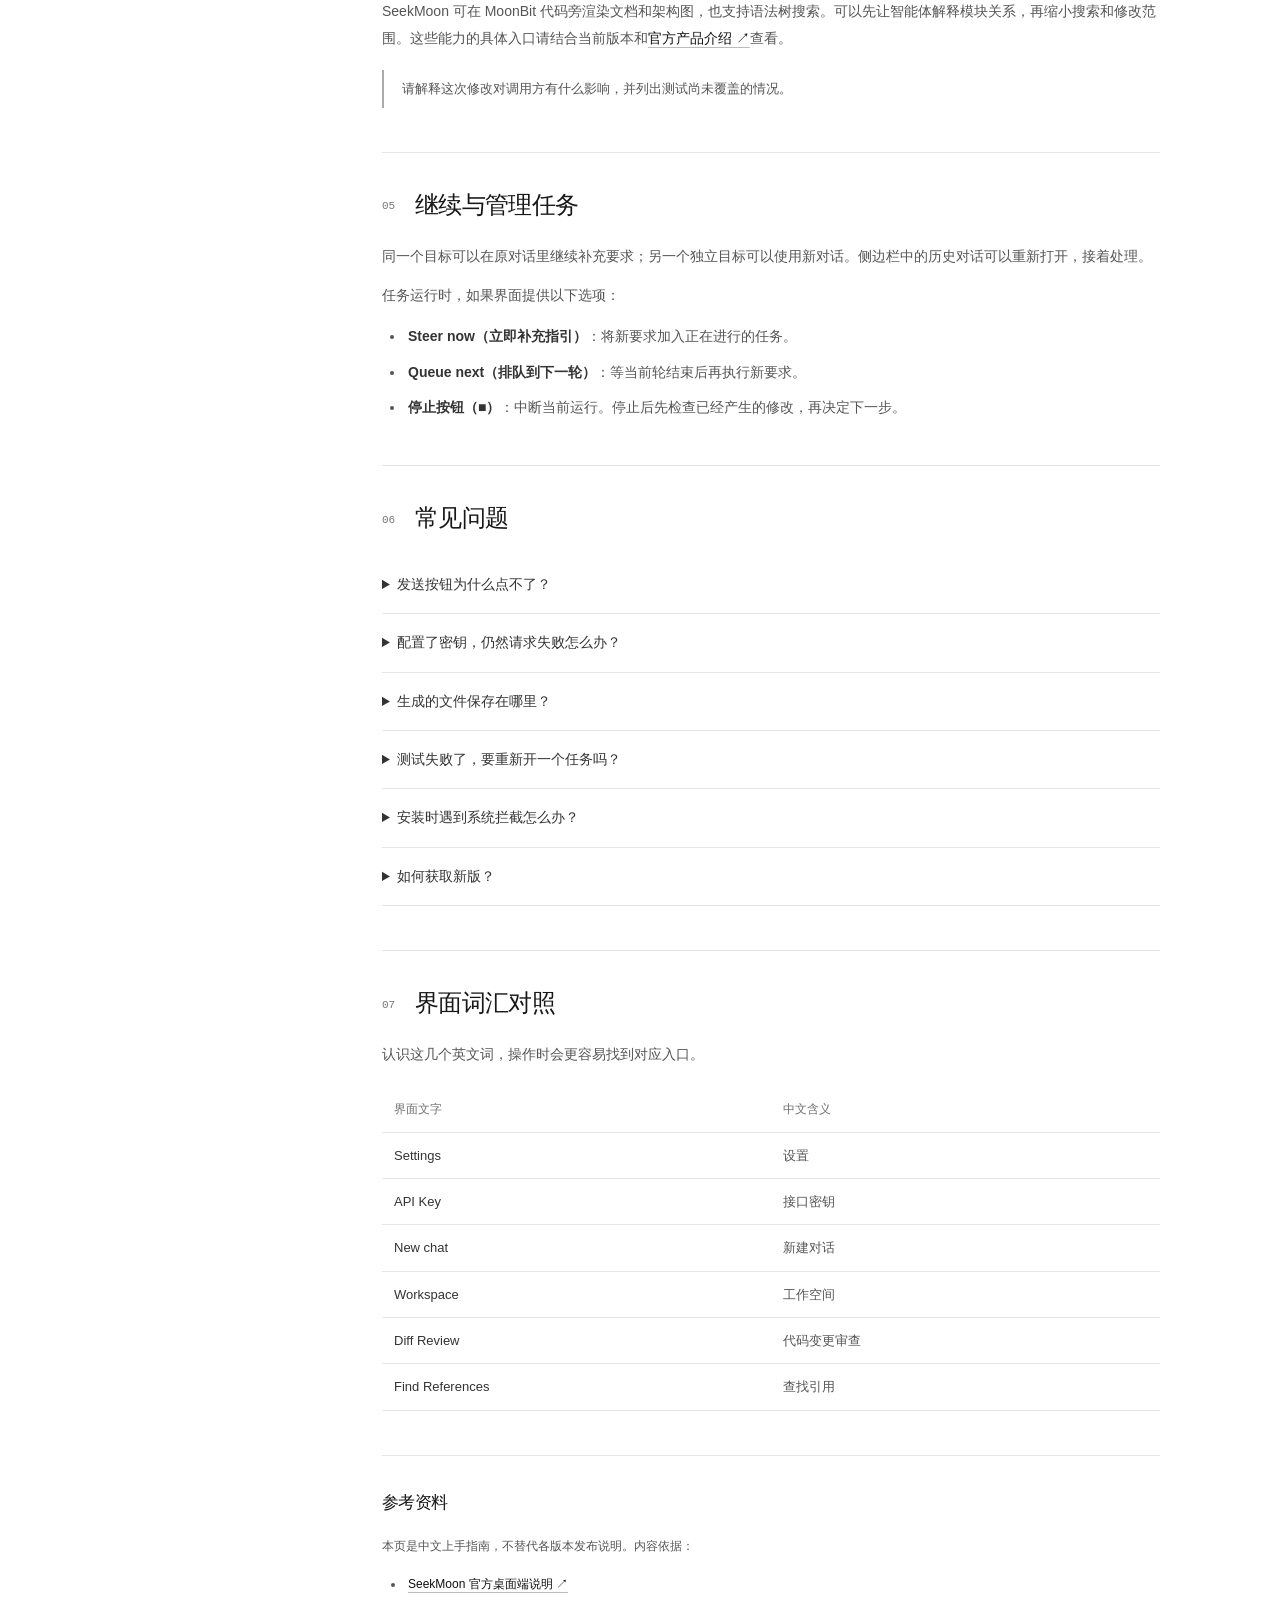
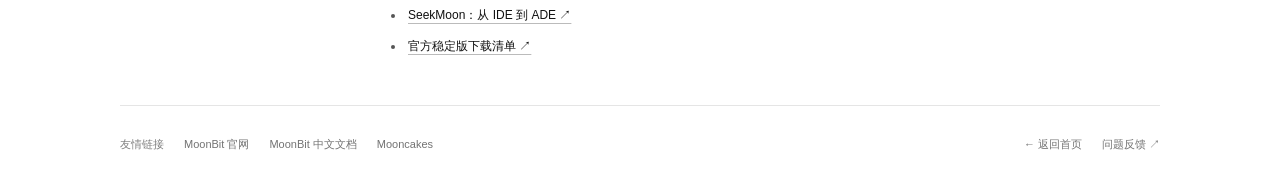
==== commit 2d9c19f2: "Use monochrome styling across website and documentation" ====
--- a/docs.html
+++ b/docs.html
@@ -3,7 +3,7 @@
 <head>
   <meta charset="UTF-8">
   <meta name="viewport" content="width=device-width, initial-scale=1">
-  <meta name="theme-color" content="#fafbf8">
+  <meta name="theme-color" content="#ffffff">
   <meta name="description" content="SeekMoon 中文使用指南：下载安装、配置模型 API Key、开始第一个任务、审查代码变更与常见问题。">
   <title>中文使用文档 — SeekMoon</title>
   <link rel="icon" href="data:,">
--- a/style.css
+++ b/style.css
@@ -1,38 +1,38 @@
 @charset "UTF-8";
-:root{--bg:#fafbf8;--text:#253029;--muted:#7c827a;--green:#294435;--line:#e3e6df}
+:root{--bg:#ffffff;--text:#171717;--muted:#707070;--accent:#111111;--line:#e5e5e5}
 *{box-sizing:border-box}
 html{scroll-behavior:smooth}
 body{margin:0;background:var(--bg);color:var(--text);font-family:-apple-system,BlinkMacSystemFont,"Segoe UI","PingFang SC","Microsoft YaHei",sans-serif;-webkit-font-smoothing:antialiased}
 a{color:inherit;text-decoration:none}
 button{font:inherit}
 a,button{-webkit-tap-highlight-color:transparent}
-a:focus-visible,button:focus-visible{outline:2px solid var(--green);outline-offset:5px}
-::selection{background:#dce7d5}
+a:focus-visible,button:focus-visible{outline:2px solid var(--accent);outline-offset:5px}
+::selection{background:#e5e5e5}
 .wrap{width:min(1040px,calc(100% - 80px));margin-inline:auto}
 .skip-link{position:fixed;top:12px;left:20px;background:white;padding:12px;z-index:5;clip-path:inset(50%);width:1px;height:1px;overflow:hidden;white-space:nowrap}
 .skip-link:focus{clip-path:none;width:auto;height:auto;overflow:visible}
 .header{height:88px;display:flex;align-items:center;justify-content:space-between}
 .brand{display:flex;align-items:center;gap:8px;font-size:21px;font-weight:600;letter-spacing:-.6px}
 .doc-link{font-size:13px;color:var(--muted)}
-.doc-link:hover,.footer a:hover{color:var(--green)}
+.doc-link:hover,.footer a:hover{color:var(--accent)}
 .hero{text-align:center;padding:77px 0 63px}
 .hero h1{font-size:clamp(36px,4.4vw,58px);line-height:1.4;letter-spacing:-2.5px;font-weight:550;margin:0}
 .hero p{font-size:15px;line-height:1.9;color:var(--muted);margin:20px 0 28px}
-.button{display:inline-flex;align-items:center;gap:24px;padding:13px 21px;font-size:13px;border-radius:5px;background:var(--green);color:white;transition:background .18s}
-.button:hover{background:#3b5844}
+.button{display:inline-flex;align-items:center;gap:24px;padding:13px 21px;font-size:13px;border-radius:5px;background:var(--accent);color:white;transition:background .18s}
+.button:hover{background:#333333}
 .download-actions{display:flex;justify-content:center;gap:12px;flex-wrap:wrap}
-.button-secondary{background:transparent;color:var(--green);box-shadow:inset 0 0 0 1px #cbd3c7}
-.button-secondary:hover{background:#eef1e9}
+.button-secondary{background:transparent;color:var(--accent);box-shadow:inset 0 0 0 1px #cccccc}
+.button-secondary:hover{background:#f5f5f5}
 .hero .download-note{font-size:11px;color:var(--muted);margin:14px 0 0;line-height:1.8}
 .product-tabs{display:flex;justify-content:center;gap:30px;margin-bottom:20px}
-.product-tabs button{border:0;background:none;color:#8a9086;padding:7px 0;cursor:pointer;font-size:12px;border-bottom:1px solid transparent}
-.product-tabs button[aria-selected=true]{color:var(--green);border-bottom-color:var(--green)}
-.product-tabs button:hover{color:var(--green)}
-.product-window{aspect-ratio:3456/2168;border-radius:7px;overflow:hidden;background:white;border:1px solid var(--line);box-shadow:0 10px 40px #26332005}
+.product-tabs button{border:0;background:none;color:#777777;padding:7px 0;cursor:pointer;font-size:12px;border-bottom:1px solid transparent}
+.product-tabs button[aria-selected=true]{color:var(--accent);border-bottom-color:var(--accent)}
+.product-tabs button:hover{color:var(--accent)}
+.product-window{aspect-ratio:3456/2168;border-radius:7px;overflow:hidden;background:white;border:1px solid var(--line);box-shadow:0 10px 40px #00000005}
 .product-window img{display:block;width:100%;height:100%;object-fit:contain}
-.footer{padding-block:31px;display:flex;justify-content:space-between;align-items:center;flex-wrap:wrap;gap:18px 28px;font-size:11px;color:#7c8476}
+.footer{padding-block:31px;display:flex;justify-content:space-between;align-items:center;flex-wrap:wrap;gap:18px 28px;font-size:11px;color:#737373}
 .friend-links,.footer-actions{display:flex;align-items:center;flex-wrap:wrap;gap:12px 20px}
-.friend-links>span{color:#969d90}
+.friend-links>span{color:#808080}
 @media(max-width:700px){.wrap{width:calc(100% - 40px)}.header{height:76px}.hero{padding:58px 0 48px}.hero h1{font-size:43px;letter-spacing:-1.7px}.hero p{font-size:13px}}
 @media(max-width:460px){.wrap{width:calc(100% - 36px)}.header{height:70px}.brand{font-size:20px}.doc-link{font-size:12px}.hero{padding:51px 0 42px}.hero h1 span,.hero p span{display:block;white-space:nowrap}.hero h1{font-size:35px;letter-spacing:-1.5px;max-width:290px;margin:auto;line-height:1.5}.hero p{font-size:13px;max-width:245px;margin:17px auto 24px;line-height:1.9}.button{font-size:12px;padding:12px 18px}.product-tabs{gap:26px;margin-bottom:15px}.product-tabs button{font-size:11px}.product-window{border-radius:4px}.footer{padding-block:26px;font-size:10px}}
 @media(prefers-reduced-motion:reduce){html{scroll-behavior:auto}.button{transition:none}}
--- a/docs.css
+++ b/docs.css
@@ -3,34 +3,34 @@
 .docs-layout{display:grid;grid-template-columns:210px minmax(0,1fr);gap:52px;padding-top:54px;padding-bottom:32px;align-items:start}
 .docs-sidebar{position:sticky;top:32px}
 .toc-title{font-size:12px;color:var(--muted);margin:0 0 18px;padding-left:10px}
-.docs-sidebar a{display:block;padding:10px;font-size:13px;color:#657160;border-left:1px solid var(--line)}
-.docs-sidebar a:hover,.docs-sidebar a:focus-visible{color:var(--green);background:#edf1e8;border-left-color:var(--green)}
-.docs-content{min-width:0;font-size:14px;line-height:1.95;color:#535e51}
-.docs-kicker{font-size:10px;color:#88917f;letter-spacing:1.2px}
+.docs-sidebar a{display:block;padding:10px;font-size:13px;color:#666666;border-left:1px solid var(--line)}
+.docs-sidebar a:hover,.docs-sidebar a:focus-visible{color:var(--accent);background:#f5f5f5;border-left-color:var(--accent)}
+.docs-content{min-width:0;font-size:14px;line-height:1.95;color:#555555}
+.docs-kicker{font-size:10px;color:#777777;letter-spacing:1.2px}
 .docs-content h1{font-size:43px;font-weight:550;letter-spacing:-1.8px;line-height:1.4;margin:15px 0 17px;color:var(--text)}
-.docs-content .docs-lead{font-size:17px;line-height:1.8;color:#65715e;margin:0 0 15px}
-.docs-content .docs-meta{font-size:11px;color:#858e7d;margin:0 0 20px}
-.version-note{font-size:12px;line-height:1.9;background:#f0f3eb;border-radius:4px;padding:14px 18px;margin:0}
+.docs-content .docs-lead{font-size:17px;line-height:1.8;color:#666666;margin:0 0 15px}
+.docs-content .docs-meta{font-size:11px;color:#777777;margin:0 0 20px}
+.version-note{font-size:12px;line-height:1.9;background:#f5f5f5;border-radius:4px;padding:14px 18px;margin:0}
 .docs-content section{margin-top:44px;padding-top:34px;border-top:1px solid var(--line)}
 .docs-content h2{font-size:24px;font-weight:550;line-height:1.5;letter-spacing:-.7px;color:var(--text);margin:0 0 20px}
-.docs-content h2>span{font:11px ui-monospace,SFMono-Regular,monospace;color:#93a087;margin-right:14px;vertical-align:middle;letter-spacing:0}
+.docs-content h2>span{font:11px ui-monospace,SFMono-Regular,monospace;color:#777777;margin-right:14px;vertical-align:middle;letter-spacing:0}
 .docs-content h3{font-size:16px;font-weight:600;color:var(--text);margin:25px 0 12px}
 .docs-content p{margin:12px 0}
-.docs-content a{color:var(--green);text-decoration:underline;text-decoration-color:#b8c4af;text-underline-offset:4px;overflow-wrap:anywhere}
-.docs-content a:hover{text-decoration-color:var(--green)}
+.docs-content a{color:var(--accent);text-decoration:underline;text-decoration-color:#bbbbbb;text-underline-offset:4px;overflow-wrap:anywhere}
+.docs-content a:hover{text-decoration-color:var(--accent)}
 .docs-content ol,.docs-content ul{padding-left:23px;margin:14px 0}
 .docs-content li{padding-left:3px;margin:8px 0}
-.docs-content strong{font-weight:600;color:#3c4838}
-.docs-content .quiet-note{font-size:12px;color:#798372;line-height:1.9;border-left:2px solid #ccd7c1;padding-left:15px;margin:21px 0}
-.prompt-example{background:#eef2e8;border:1px solid #e2e8da;border-radius:5px;padding:18px 21px;margin:22px 0}
-.example-label{font-size:11px;color:#839076}
-.prompt-example pre{font:13px/1.95 -apple-system,BlinkMacSystemFont,"PingFang SC",sans-serif;white-space:pre-wrap;overflow-wrap:anywhere;color:#42523c;margin:10px 0 0}
-.docs-content blockquote{border-left:2px solid #a7b899;margin:18px 0;padding:6px 0 6px 18px;color:#5d6e52;font-size:13px}
-.feature-list{margin:20px 0}.feature-list>div{margin:18px 0}.feature-list dt{font-weight:600;color:#3c4838}.feature-list dd{margin:5px 0 0}
-.docs-content figure{margin:25px 0}.docs-content figure img{display:block;width:100%;height:auto;border:1px solid var(--line);border-radius:5px}.docs-content figcaption{font-size:11px;color:#87907f;line-height:1.7;margin-top:9px}
-.docs-content details{border-bottom:1px solid var(--line);padding:15px 0}.docs-content summary{cursor:pointer;color:#3d4b38;font-size:14px;padding-right:12px}.docs-content details p{font-size:13px;padding-left:17px;margin:12px 0 4px}
-.docs-content code{font:12px/1.8 ui-monospace,SFMono-Regular,monospace;background:#eef1e8;border-radius:3px;padding:2px 4px;overflow-wrap:anywhere}
-.docs-content table{border-collapse:collapse;width:100%;font-size:13px;margin-top:20px}.docs-content th{text-align:left;font-size:12px;color:#77826c;font-weight:500}.docs-content td,.docs-content th{padding:10px 12px;border-bottom:1px solid var(--line)}.docs-content td:first-child{width:50%;color:#3c5035}
+.docs-content strong{font-weight:600;color:#333333}
+.docs-content .quiet-note{font-size:12px;color:#737373;line-height:1.9;border-left:2px solid #cccccc;padding-left:15px;margin:21px 0}
+.prompt-example{background:#f5f5f5;border:1px solid #e5e5e5;border-radius:5px;padding:18px 21px;margin:22px 0}
+.example-label{font-size:11px;color:#737373}
+.prompt-example pre{font:13px/1.95 -apple-system,BlinkMacSystemFont,"PingFang SC",sans-serif;white-space:pre-wrap;overflow-wrap:anywhere;color:#444444;margin:10px 0 0}
+.docs-content blockquote{border-left:2px solid #aaaaaa;margin:18px 0;padding:6px 0 6px 18px;color:#555555;font-size:13px}
+.feature-list{margin:20px 0}.feature-list>div{margin:18px 0}.feature-list dt{font-weight:600;color:#333333}.feature-list dd{margin:5px 0 0}
+.docs-content figure{margin:25px 0}.docs-content figure img{display:block;width:100%;height:auto;border:1px solid var(--line);border-radius:5px}.docs-content figcaption{font-size:11px;color:#777777;line-height:1.7;margin-top:9px}
+.docs-content details{border-bottom:1px solid var(--line);padding:15px 0}.docs-content summary{cursor:pointer;color:#333333;font-size:14px;padding-right:12px}.docs-content details p{font-size:13px;padding-left:17px;margin:12px 0 4px}
+.docs-content code{font:12px/1.8 ui-monospace,SFMono-Regular,monospace;background:#f5f5f5;border-radius:3px;padding:2px 4px;overflow-wrap:anywhere}
+.docs-content table{border-collapse:collapse;width:100%;font-size:13px;margin-top:20px}.docs-content th{text-align:left;font-size:12px;color:#707070;font-weight:500}.docs-content td,.docs-content th{padding:10px 12px;border-bottom:1px solid var(--line)}.docs-content td:first-child{width:50%;color:#333333}
 .docs-content .docs-sources{font-size:12px}.docs-sources h2{font-size:17px}.footer{border-top:1px solid var(--line)}
 @media(max-width:850px){.docs-layout{grid-template-columns:170px minmax(0,1fr);gap:28px}.docs-sidebar a{font-size:12px}}
 @media(max-width:650px){.docs-layout{display:block;padding-top:25px}.docs-sidebar{position:static;margin-bottom:32px}.docs-sidebar nav{display:flex;flex-wrap:wrap;gap:5px 18px;border-bottom:1px solid var(--line);padding-bottom:20px}.toc-title{width:100%;padding:0;margin:0 0 6px}.docs-sidebar a{padding:5px 0;border:0;font-size:11px}.docs-content h1{font-size:35px}.docs-content .docs-lead{font-size:15px}.docs-content{font-size:13px}.docs-content h2{font-size:22px}.docs-content h3{font-size:15px}.docs-content section{margin-top:32px;padding-top:27px}.version-note{padding:12px 14px;font-size:11px}.docs-content .docs-meta{font-size:10px}.prompt-example{padding:14px 16px}.docs-content summary{font-size:13px}.docs-content table{font-size:12px}}
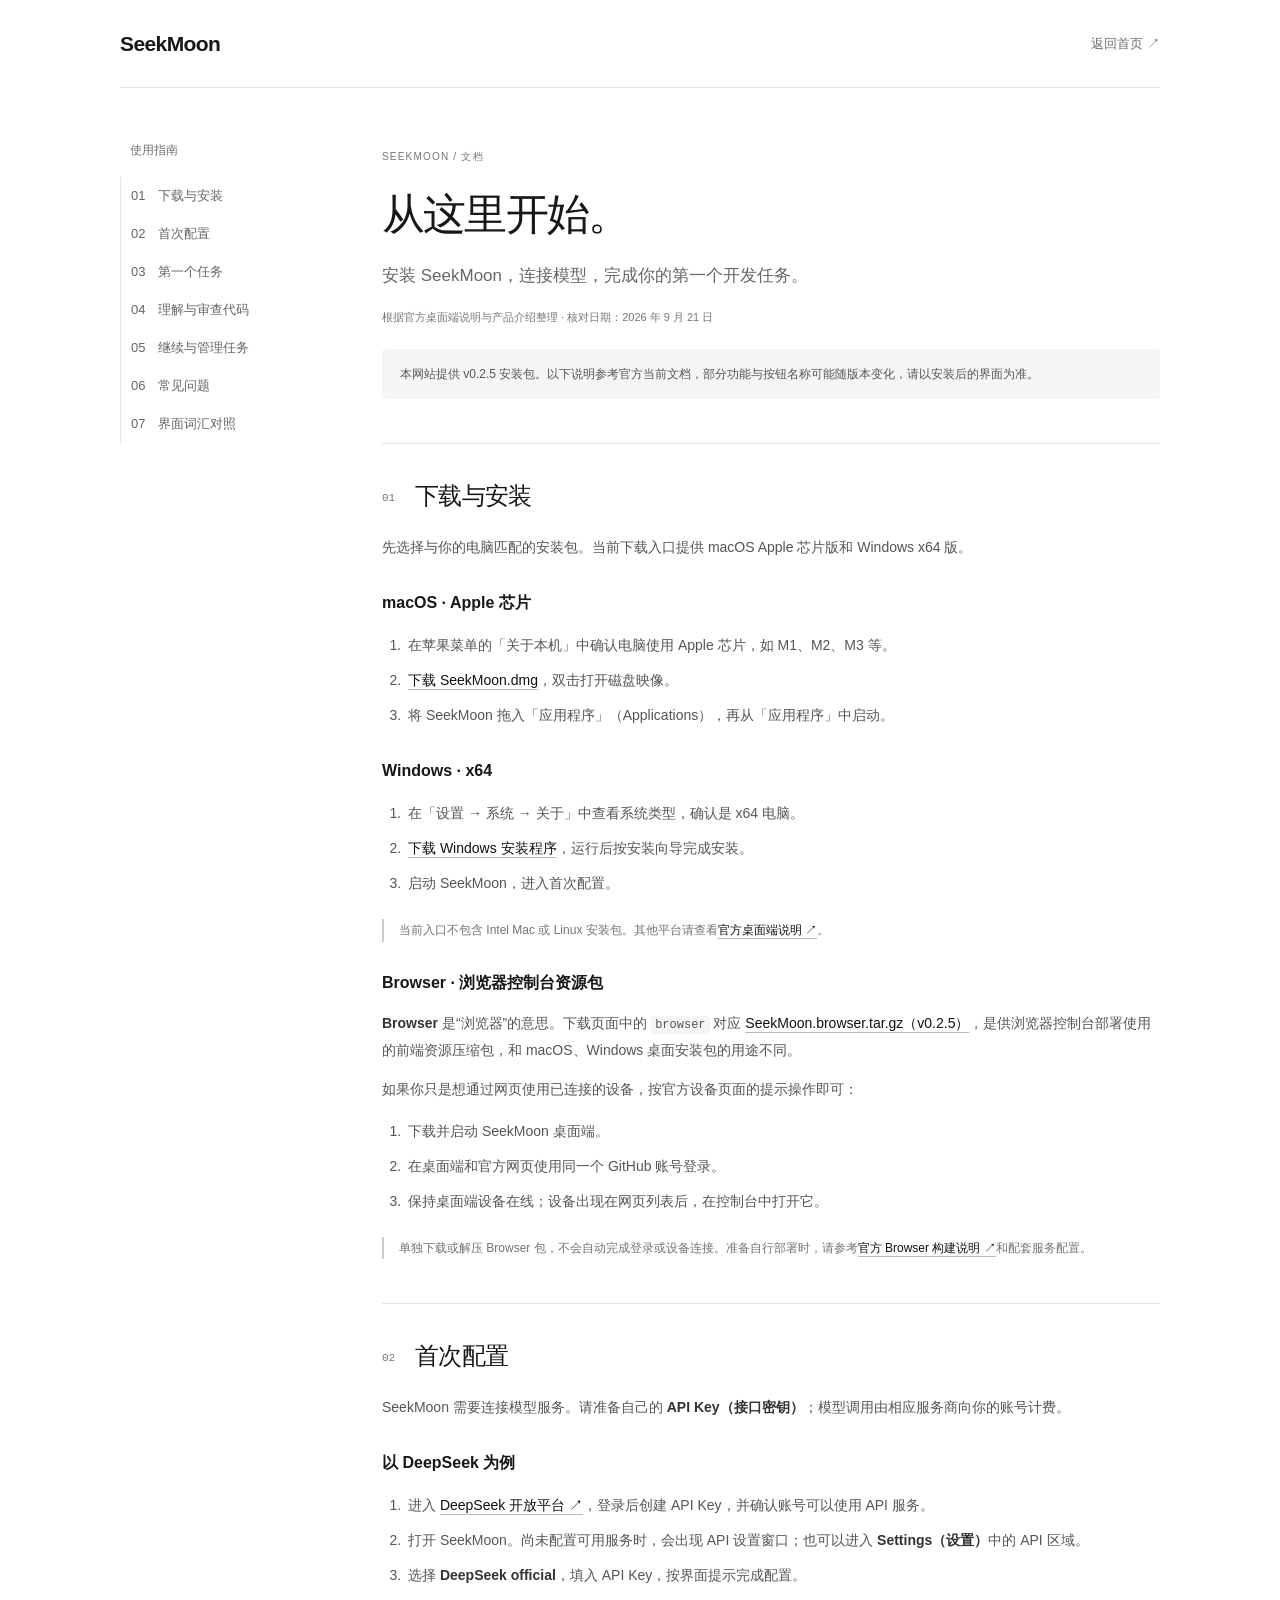
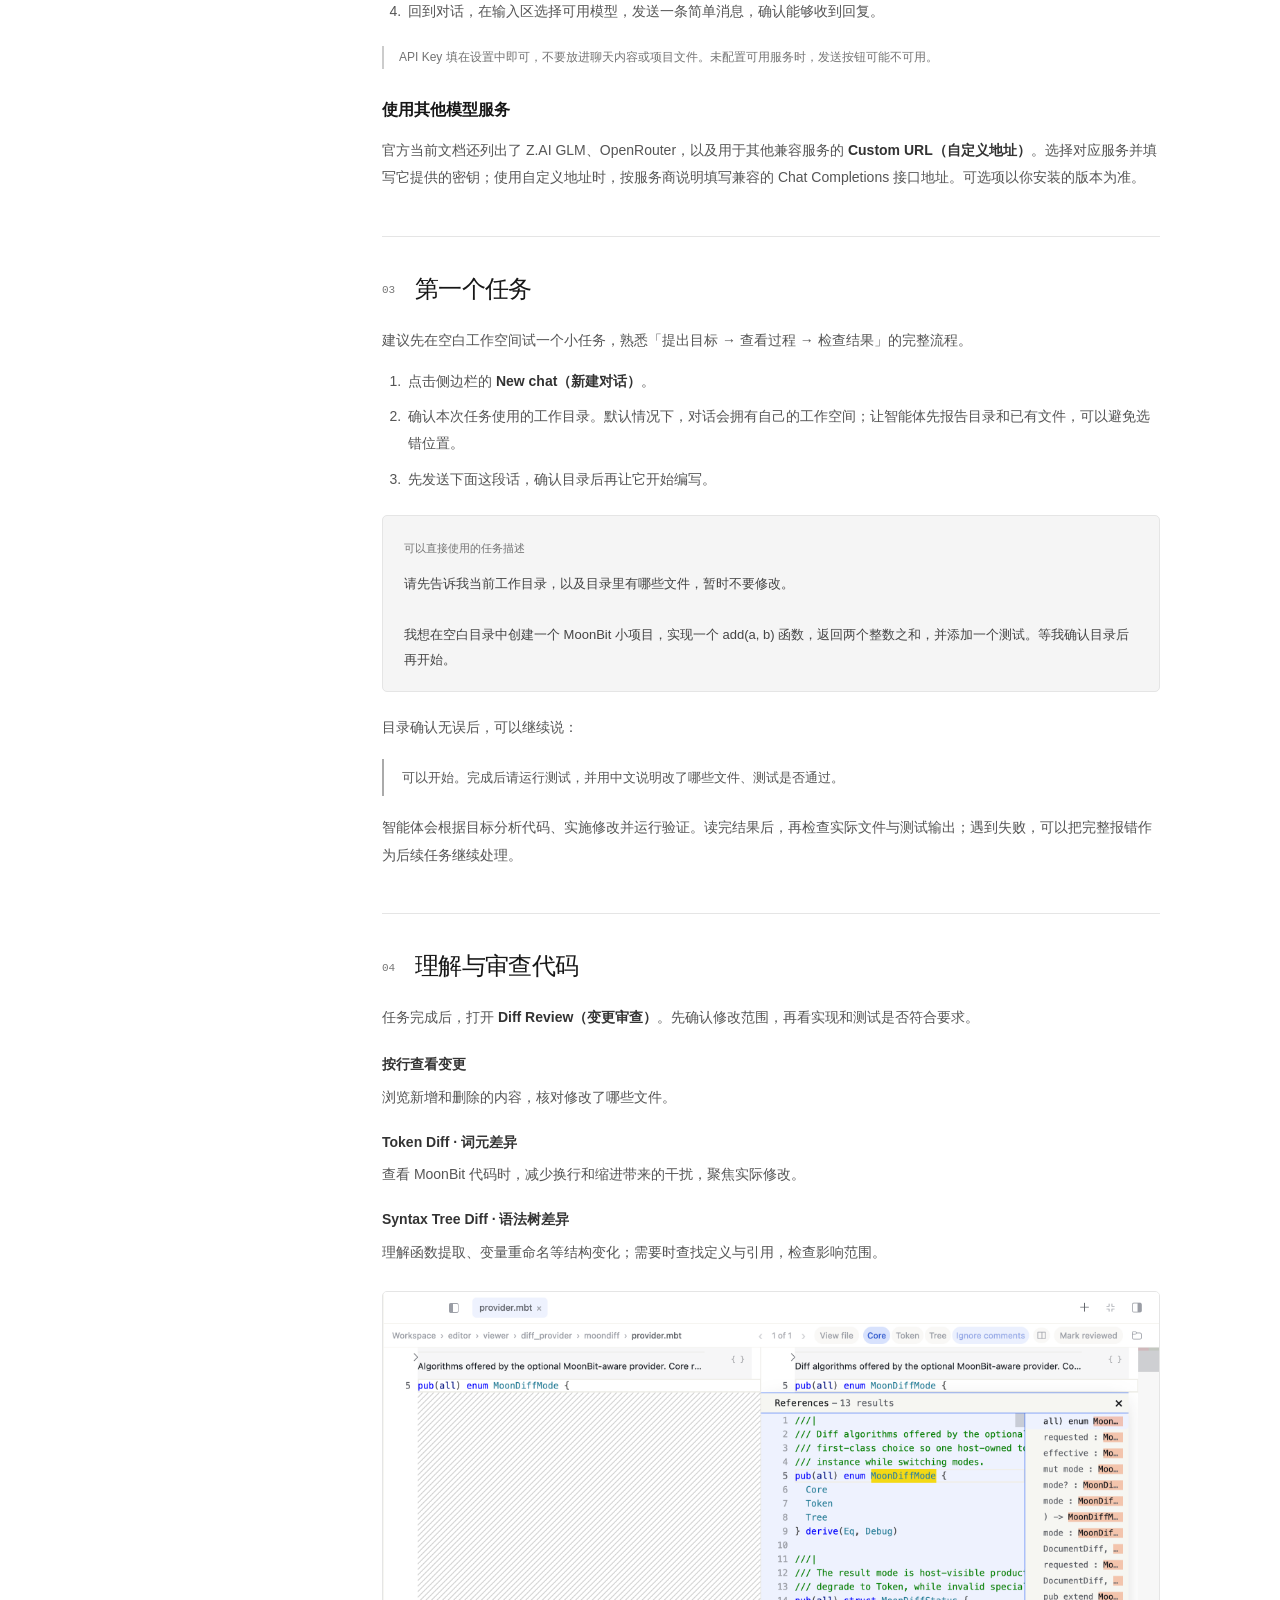
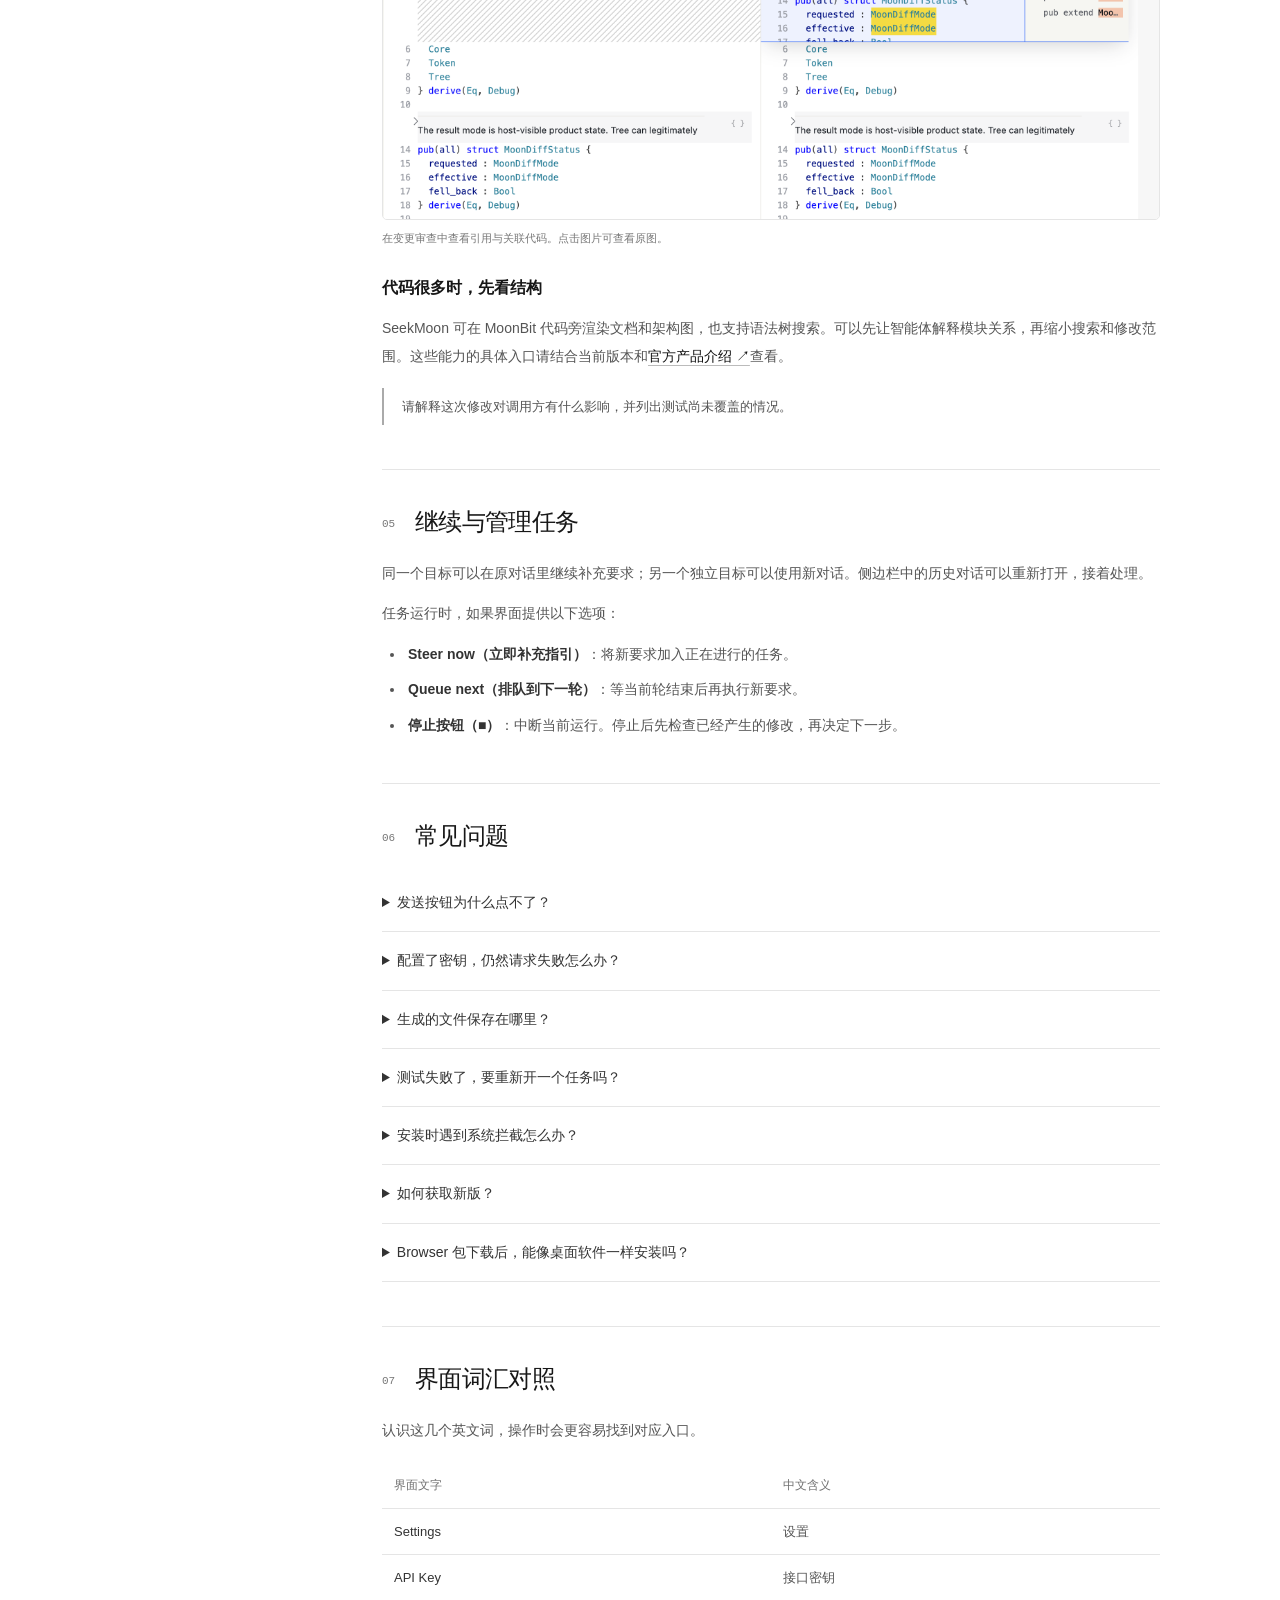
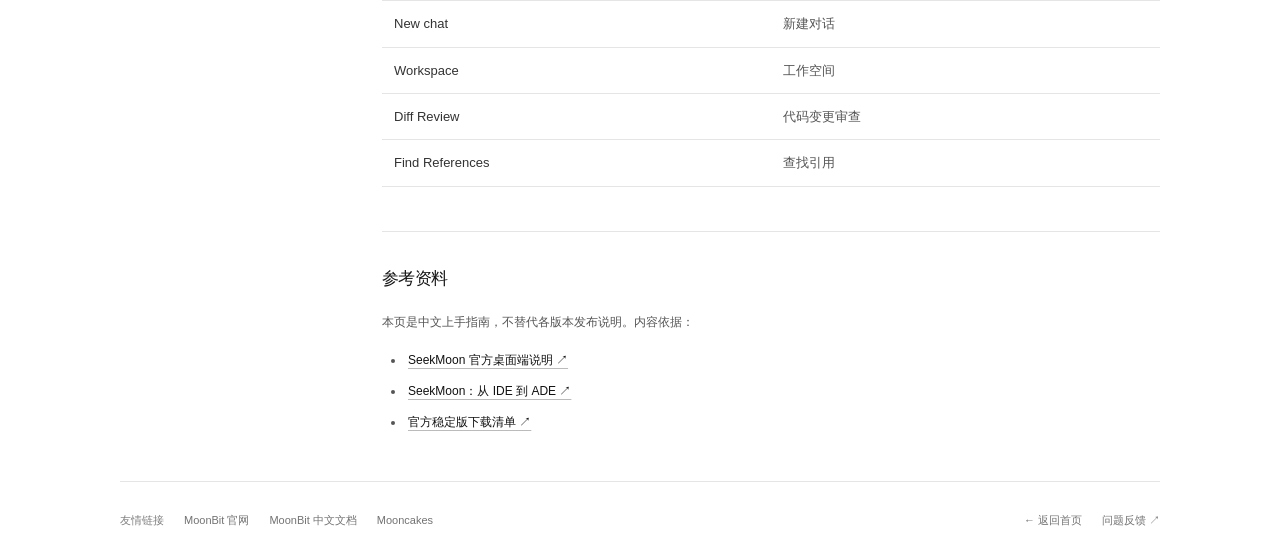
==== commit b0ceeb7a: "Add official Browser bundle download and Chinese usage explanation" ====
--- a/docs.html
+++ b/docs.html
@@ -53,6 +53,15 @@
           <li>启动 SeekMoon，进入首次配置。</li>
         </ol>
         <p class="quiet-note">当前入口不包含 Intel Mac 或 Linux 安装包。其他平台请查看<a href="https://github.com/moonbitlang/openseek/tree/main/desktop" target="_blank" rel="noopener noreferrer">官方桌面端说明 ↗</a>。</p>
+        <h3 id="browser-package">Browser · 浏览器控制台资源包</h3>
+        <p><strong>Browser</strong> 是“浏览器”的意思。下载页面中的 <code>browser</code> 对应 <a href="https://cli.moonbitlang.cn/openseek/desktop/releases/v0.2.5/SeekMoon.browser.tar.gz">SeekMoon.browser.tar.gz（v0.2.5）</a>，是供浏览器控制台部署使用的前端资源压缩包，和 macOS、Windows 桌面安装包的用途不同。</p>
+        <p>如果你只是想通过网页使用已连接的设备，按官方设备页面的提示操作即可：</p>
+        <ol>
+          <li>下载并启动 SeekMoon 桌面端。</li>
+          <li>在桌面端和官方网页使用同一个 GitHub 账号登录。</li>
+          <li>保持桌面端设备在线；设备出现在网页列表后，在控制台中打开它。</li>
+        </ol>
+        <p class="quiet-note">单独下载或解压 Browser 包，不会自动完成登录或设备连接。准备自行部署时，请参考<a href="https://github.com/moonbitlang/openseek/blob/main/desktop/BUILD.md" target="_blank" rel="noopener noreferrer">官方 Browser 构建说明 ↗</a>和配套服务配置。</p>
       </section>
       <section id="setup">
         <h2><span>02</span> 首次配置</h2>
@@ -114,6 +123,7 @@
         <details><summary>测试失败了，要重新开一个任务吗？</summary><p>通常可以在当前对话继续，让智能体根据具体报错定位原因、修复后重新运行相关测试。这样能保留之前的任务上下文。</p></details>
         <details><summary>安装时遇到系统拦截怎么办？</summary><p>先确认安装包来自本网站链接指向的 MoonBit 官方下载域名，并记录系统提示。若仍无法安装，请附上系统版本、芯片或架构、安装包版本和错误截图，到<a href="https://github.com/moonbitlang/openseek/issues" target="_blank" rel="noopener noreferrer">官方问题区 ↗</a>反馈。</p></details>
         <details><summary>如何获取新版？</summary><p>回到<a href="index.html#download">首页下载入口</a>查看网站提供的版本。桌面端的更新行为可参考<a href="https://github.com/moonbitlang/openseek/blob/main/desktop/README.md#updates" target="_blank" rel="noopener noreferrer">官方更新说明 ↗</a>；不要把网站显示的版本号当作实时更新检查。</p></details>
+        <details><summary>Browser 包下载后，能像桌面软件一样安装吗？</summary><p>不能。它是浏览器控制台的前端资源压缩包。日常使用可按<a href="#browser-package">Browser 使用说明</a>连接在线桌面设备；只有准备自行部署时才需要处理这些资源及配套服务。</p></details>
       </section>
       <section id="terms">
         <h2><span>07</span> 界面词汇对照</h2>
--- a/style.css
+++ b/style.css
@@ -24,6 +24,9 @@
 .button-secondary{background:transparent;color:var(--accent);box-shadow:inset 0 0 0 1px #cccccc}
 .button-secondary:hover{background:#f5f5f5}
 .hero .download-note{font-size:11px;color:var(--muted);margin:14px 0 0;line-height:1.8}
+.hero .download-help{font-size:11px;color:var(--muted);margin:6px 0 0;line-height:1.8}
+.download-help a{text-decoration:underline;text-decoration-color:#cccccc;text-underline-offset:4px}
+.download-help a:hover{color:var(--text)}
 .product-tabs{display:flex;justify-content:center;gap:30px;margin-bottom:20px}
 .product-tabs button{border:0;background:none;color:#777777;padding:7px 0;cursor:pointer;font-size:12px;border-bottom:1px solid transparent}
 .product-tabs button[aria-selected=true]{color:var(--accent);border-bottom-color:var(--accent)}
@@ -38,3 +41,4 @@
 @media(prefers-reduced-motion:reduce){html{scroll-behavior:auto}.button{transition:none}}
 @media(max-width:460px){.download-actions{gap:9px}.download-actions .button{gap:10px;padding:12px 13px;font-size:11px}.hero .download-note{max-width:none;font-size:9px;letter-spacing:-.15px}}
 @media(max-width:650px){.footer{flex-direction:column;align-items:flex-start;gap:17px}.friend-links,.footer-actions{gap:10px 14px}}
+@media(max-width:460px){.download-actions{display:grid;grid-template-columns:repeat(2,minmax(0,1fr));max-width:300px;margin-inline:auto}.download-actions .button{justify-content:center;padding-inline:8px}.button-browser{grid-column:1/-1}.hero .download-help{max-width:none;font-size:10px;margin-top:7px}}
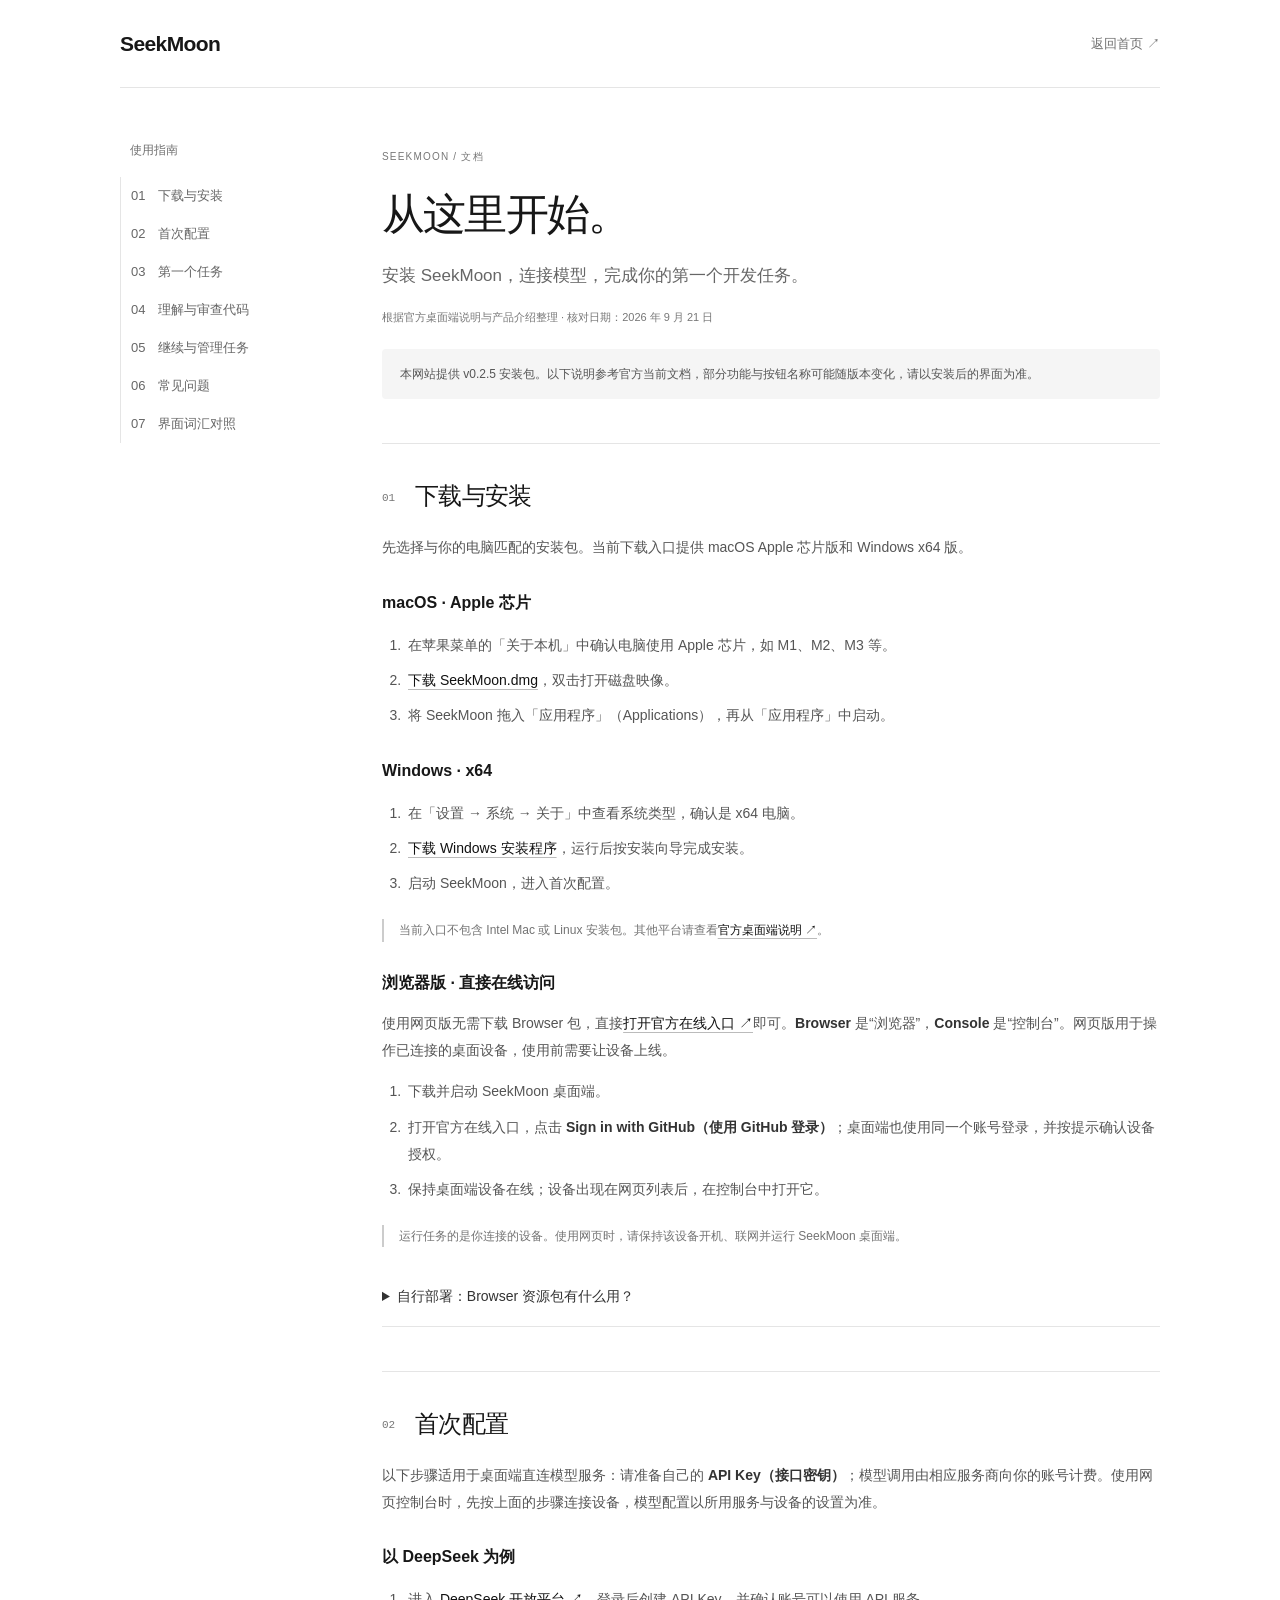
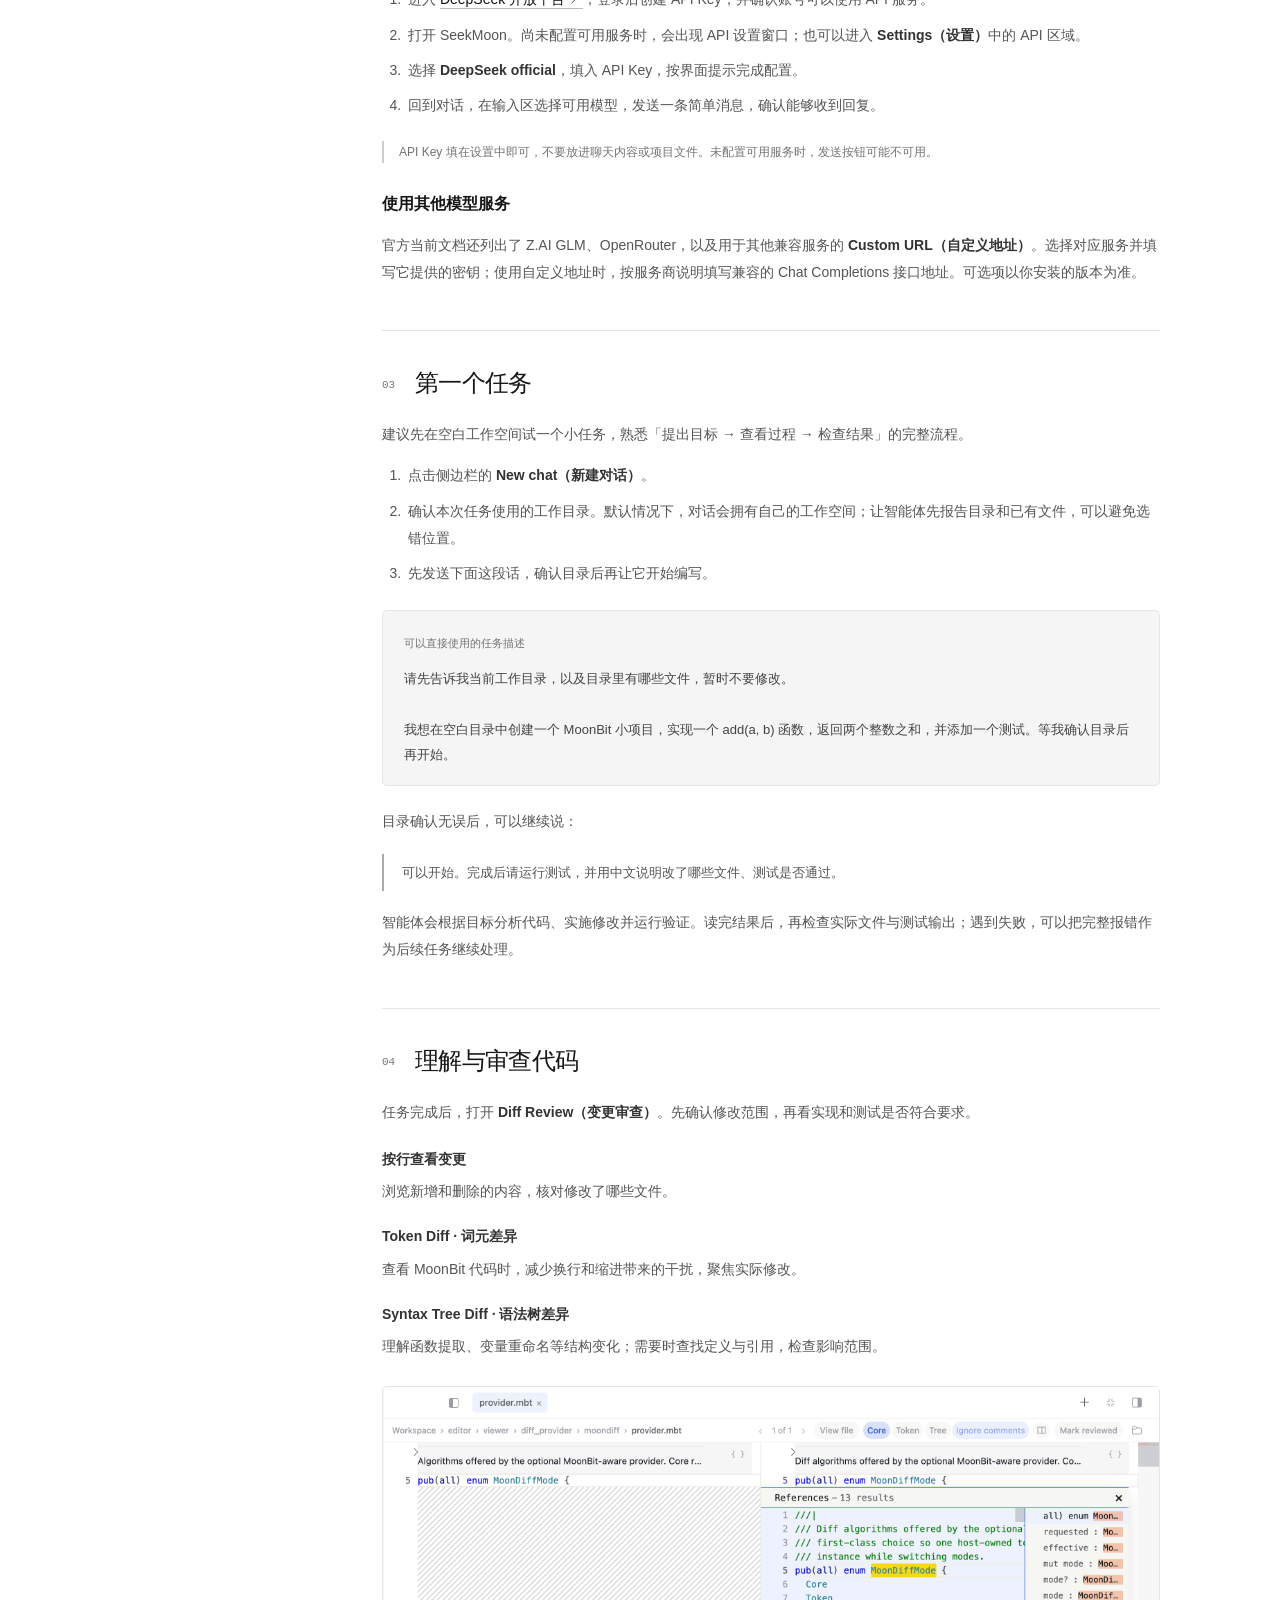
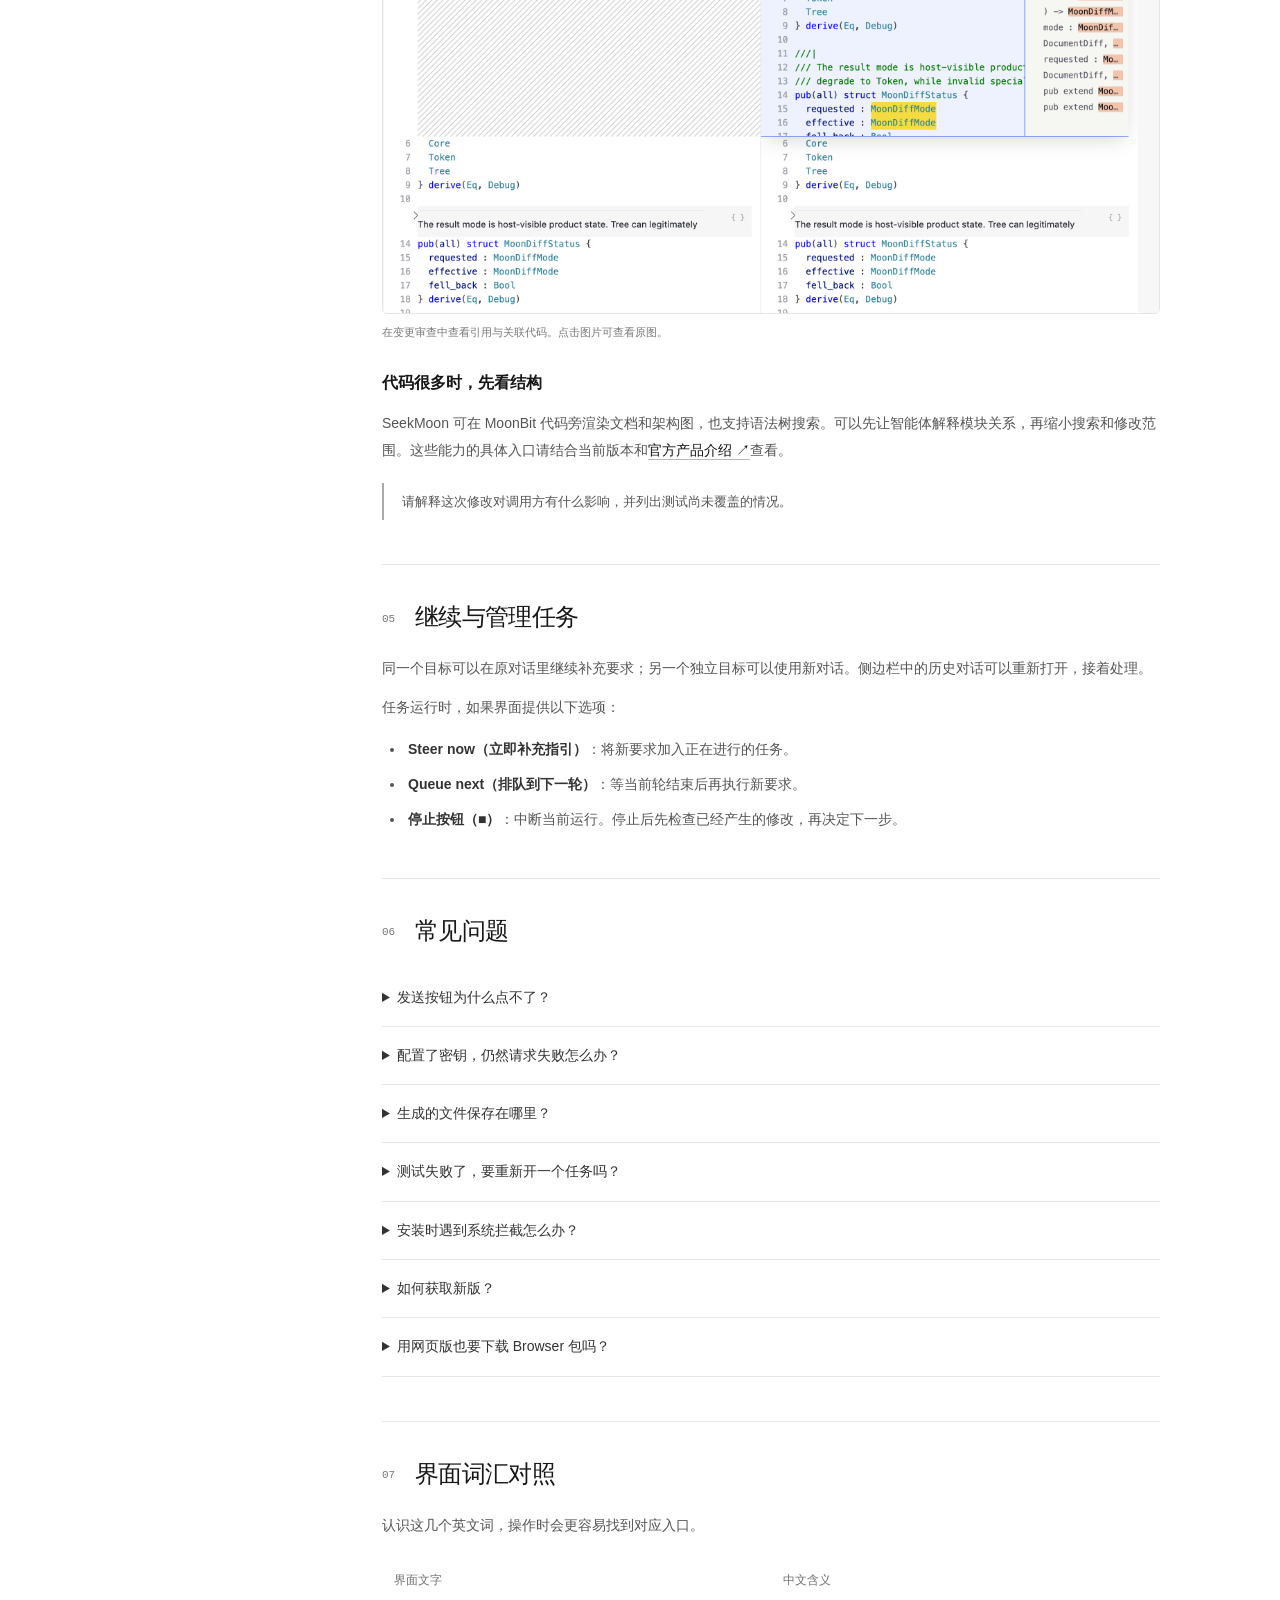
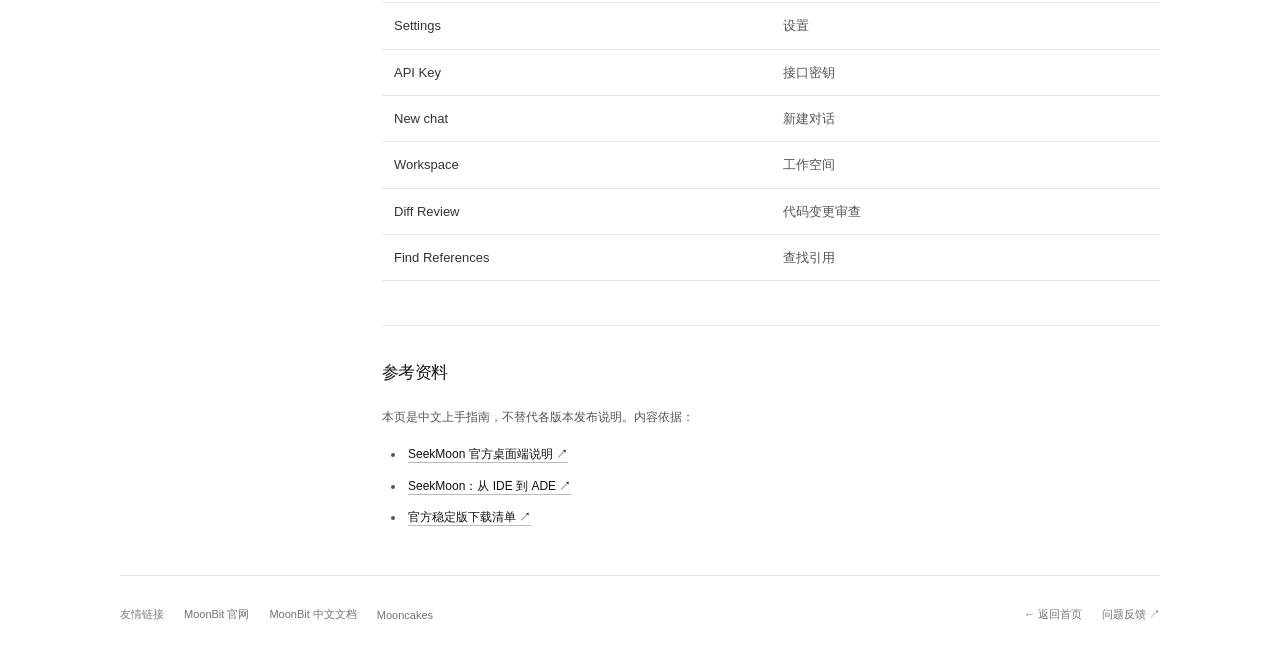
==== commit b3505fec: "Link directly to hosted web console and clarify Browser bundle purpose" ====
--- a/docs.html
+++ b/docs.html
@@ -53,19 +53,19 @@
           <li>启动 SeekMoon，进入首次配置。</li>
         </ol>
         <p class="quiet-note">当前入口不包含 Intel Mac 或 Linux 安装包。其他平台请查看<a href="https://github.com/moonbitlang/openseek/tree/main/desktop" target="_blank" rel="noopener noreferrer">官方桌面端说明 ↗</a>。</p>
-        <h3 id="browser-package">Browser · 浏览器控制台资源包</h3>
-        <p><strong>Browser</strong> 是“浏览器”的意思。下载页面中的 <code>browser</code> 对应 <a href="https://cli.moonbitlang.cn/openseek/desktop/releases/v0.2.5/SeekMoon.browser.tar.gz">SeekMoon.browser.tar.gz（v0.2.5）</a>，是供浏览器控制台部署使用的前端资源压缩包，和 macOS、Windows 桌面安装包的用途不同。</p>
-        <p>如果你只是想通过网页使用已连接的设备，按官方设备页面的提示操作即可：</p>
+        <h3 id="browser-package">浏览器版 · 直接在线访问</h3>
+        <p>使用网页版无需下载 Browser 包，直接<a href="https://openseek-api.moonbitlang.cn/" target="_blank" rel="noopener noreferrer">打开官方在线入口 ↗</a>即可。<strong>Browser</strong> 是“浏览器”，<strong>Console</strong> 是“控制台”。网页版用于操作已连接的桌面设备，使用前需要让设备上线。</p>
         <ol>
           <li>下载并启动 SeekMoon 桌面端。</li>
-          <li>在桌面端和官方网页使用同一个 GitHub 账号登录。</li>
+          <li>打开官方在线入口，点击 <strong>Sign in with GitHub（使用 GitHub 登录）</strong>；桌面端也使用同一个账号登录，并按提示确认设备授权。</li>
           <li>保持桌面端设备在线；设备出现在网页列表后，在控制台中打开它。</li>
         </ol>
-        <p class="quiet-note">单独下载或解压 Browser 包，不会自动完成登录或设备连接。准备自行部署时，请参考<a href="https://github.com/moonbitlang/openseek/blob/main/desktop/BUILD.md" target="_blank" rel="noopener noreferrer">官方 Browser 构建说明 ↗</a>和配套服务配置。</p>
+        <p class="quiet-note">运行任务的是你连接的设备。使用网页时，请保持该设备开机、联网并运行 SeekMoon 桌面端。</p>
+        <details><summary>自行部署：Browser 资源包有什么用？</summary><p><a href="https://cli.moonbitlang.cn/openseek/desktop/releases/v0.2.5/SeekMoon.browser.tar.gz">下载 Browser 资源包（v0.2.5）</a>。这是浏览器控制台的前端资源压缩包，供部署使用；单独解压不会自动提供登录或设备连接。请结合<a href="https://github.com/moonbitlang/openseek/blob/main/desktop/BUILD.md" target="_blank" rel="noopener noreferrer">官方 Browser 构建说明 ↗</a>和配套服务配置使用。</p></details>
       </section>
       <section id="setup">
         <h2><span>02</span> 首次配置</h2>
-        <p>SeekMoon 需要连接模型服务。请准备自己的 <strong>API Key（接口密钥）</strong>；模型调用由相应服务商向你的账号计费。</p>
+        <p>以下步骤适用于桌面端直连模型服务：请准备自己的 <strong>API Key（接口密钥）</strong>；模型调用由相应服务商向你的账号计费。使用网页控制台时，先按上面的步骤连接设备，模型配置以所用服务与设备的设置为准。</p>
         <h3>以 DeepSeek 为例</h3>
         <ol>
           <li>进入 <a href="https://platform.deepseek.com/" target="_blank" rel="noopener noreferrer">DeepSeek 开放平台 ↗</a>，登录后创建 API Key，并确认账号可以使用 API 服务。</li>
@@ -123,7 +123,7 @@
         <details><summary>测试失败了，要重新开一个任务吗？</summary><p>通常可以在当前对话继续，让智能体根据具体报错定位原因、修复后重新运行相关测试。这样能保留之前的任务上下文。</p></details>
         <details><summary>安装时遇到系统拦截怎么办？</summary><p>先确认安装包来自本网站链接指向的 MoonBit 官方下载域名，并记录系统提示。若仍无法安装，请附上系统版本、芯片或架构、安装包版本和错误截图，到<a href="https://github.com/moonbitlang/openseek/issues" target="_blank" rel="noopener noreferrer">官方问题区 ↗</a>反馈。</p></details>
         <details><summary>如何获取新版？</summary><p>回到<a href="index.html#download">首页下载入口</a>查看网站提供的版本。桌面端的更新行为可参考<a href="https://github.com/moonbitlang/openseek/blob/main/desktop/README.md#updates" target="_blank" rel="noopener noreferrer">官方更新说明 ↗</a>；不要把网站显示的版本号当作实时更新检查。</p></details>
-        <details><summary>Browser 包下载后，能像桌面软件一样安装吗？</summary><p>不能。它是浏览器控制台的前端资源压缩包。日常使用可按<a href="#browser-package">Browser 使用说明</a>连接在线桌面设备；只有准备自行部署时才需要处理这些资源及配套服务。</p></details>
+        <details><summary>用网页版也要下载 Browser 包吗？</summary><p>不用。直接<a href="https://openseek-api.moonbitlang.cn/" target="_blank" rel="noopener noreferrer">访问官方在线入口 ↗</a>，使用 GitHub 登录后连接在线桌面设备即可。Browser 压缩包主要供自行部署使用，不是日常访问网页版的前提。</p></details>
       </section>
       <section id="terms">
         <h2><span>07</span> 界面词汇对照</h2>
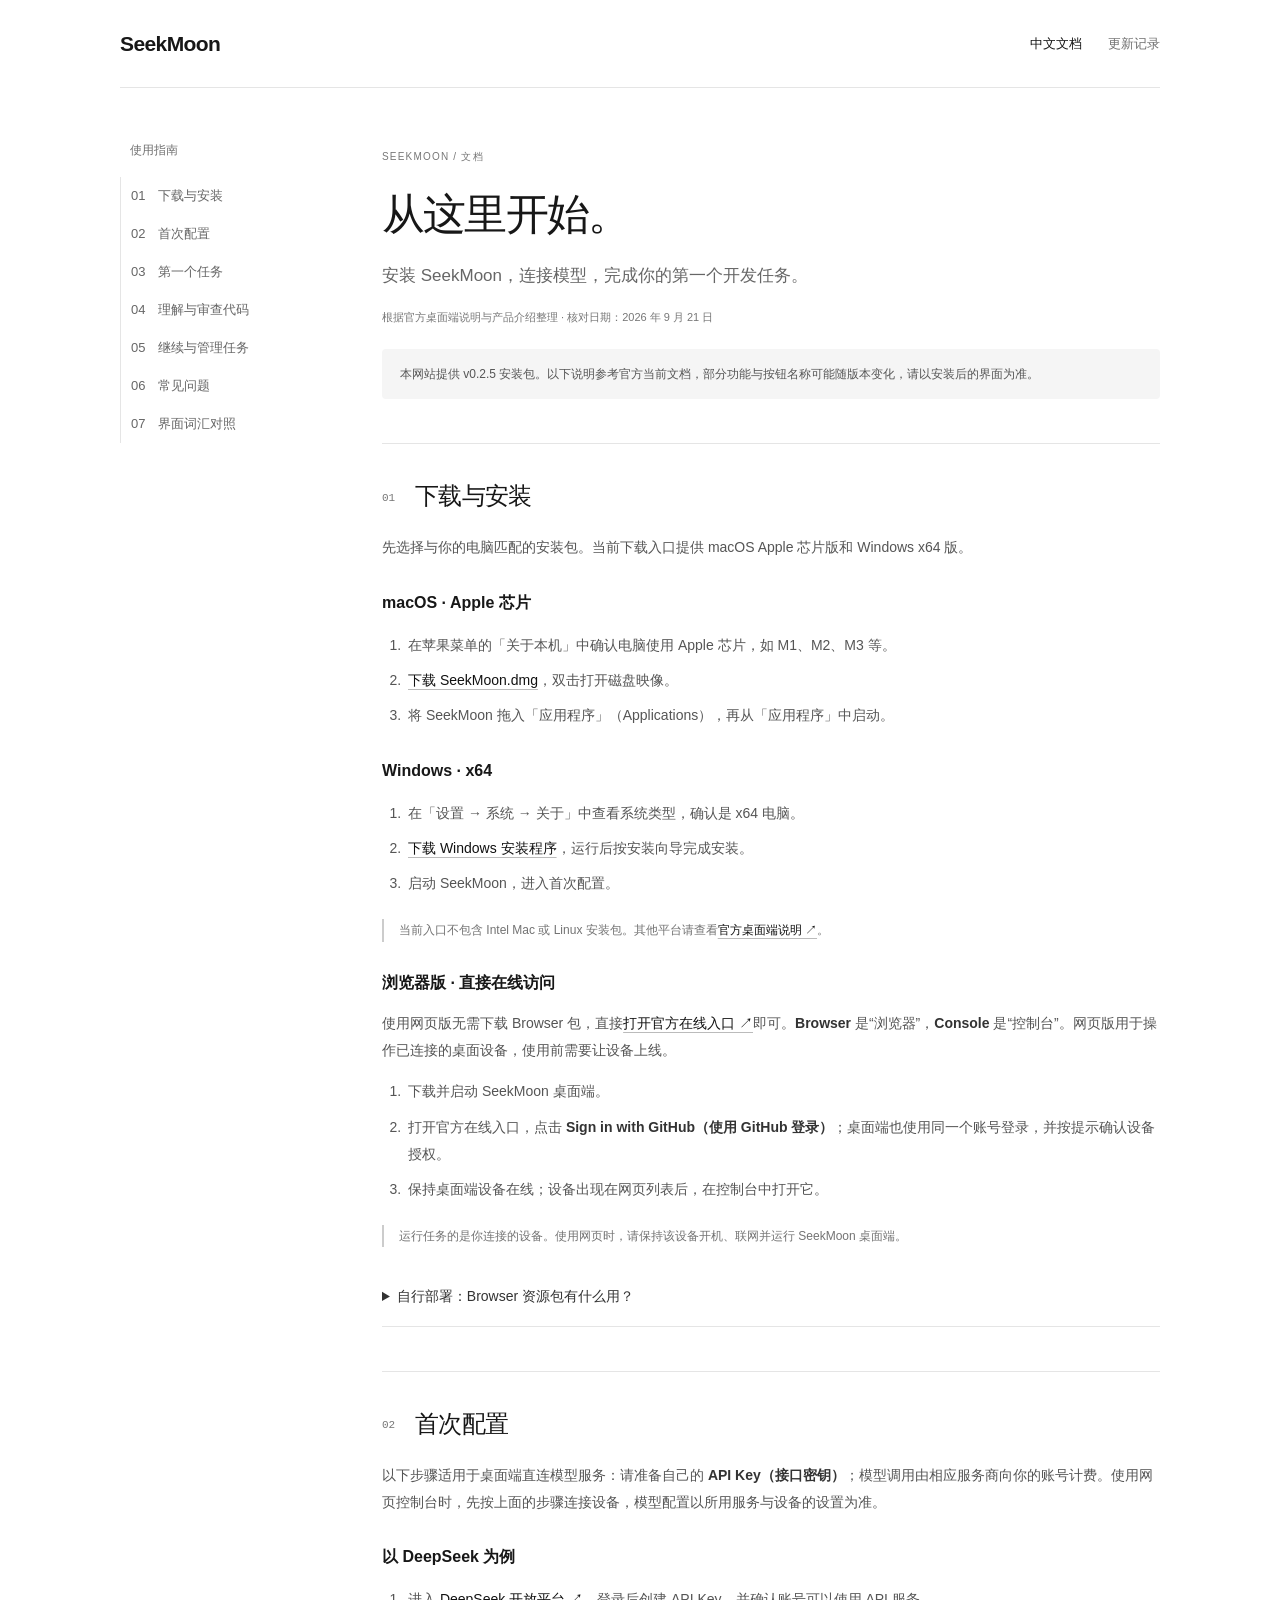
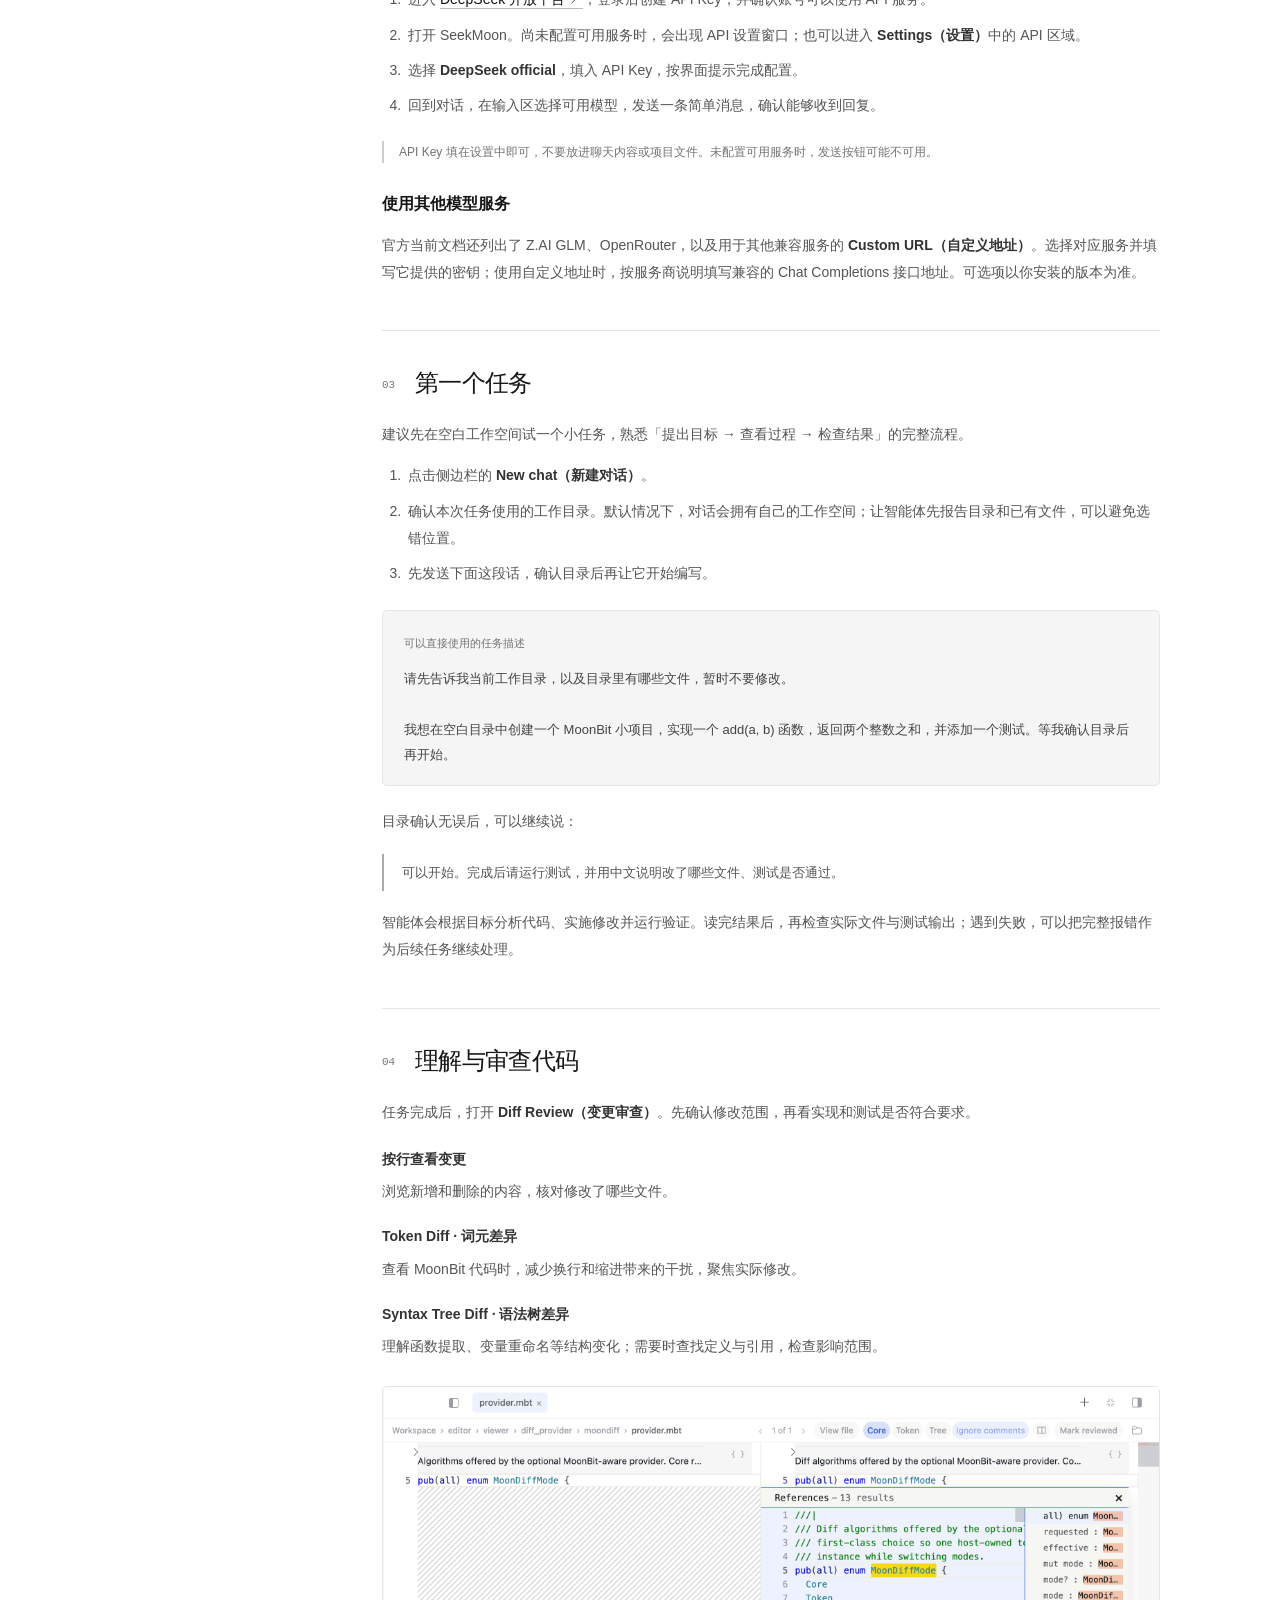
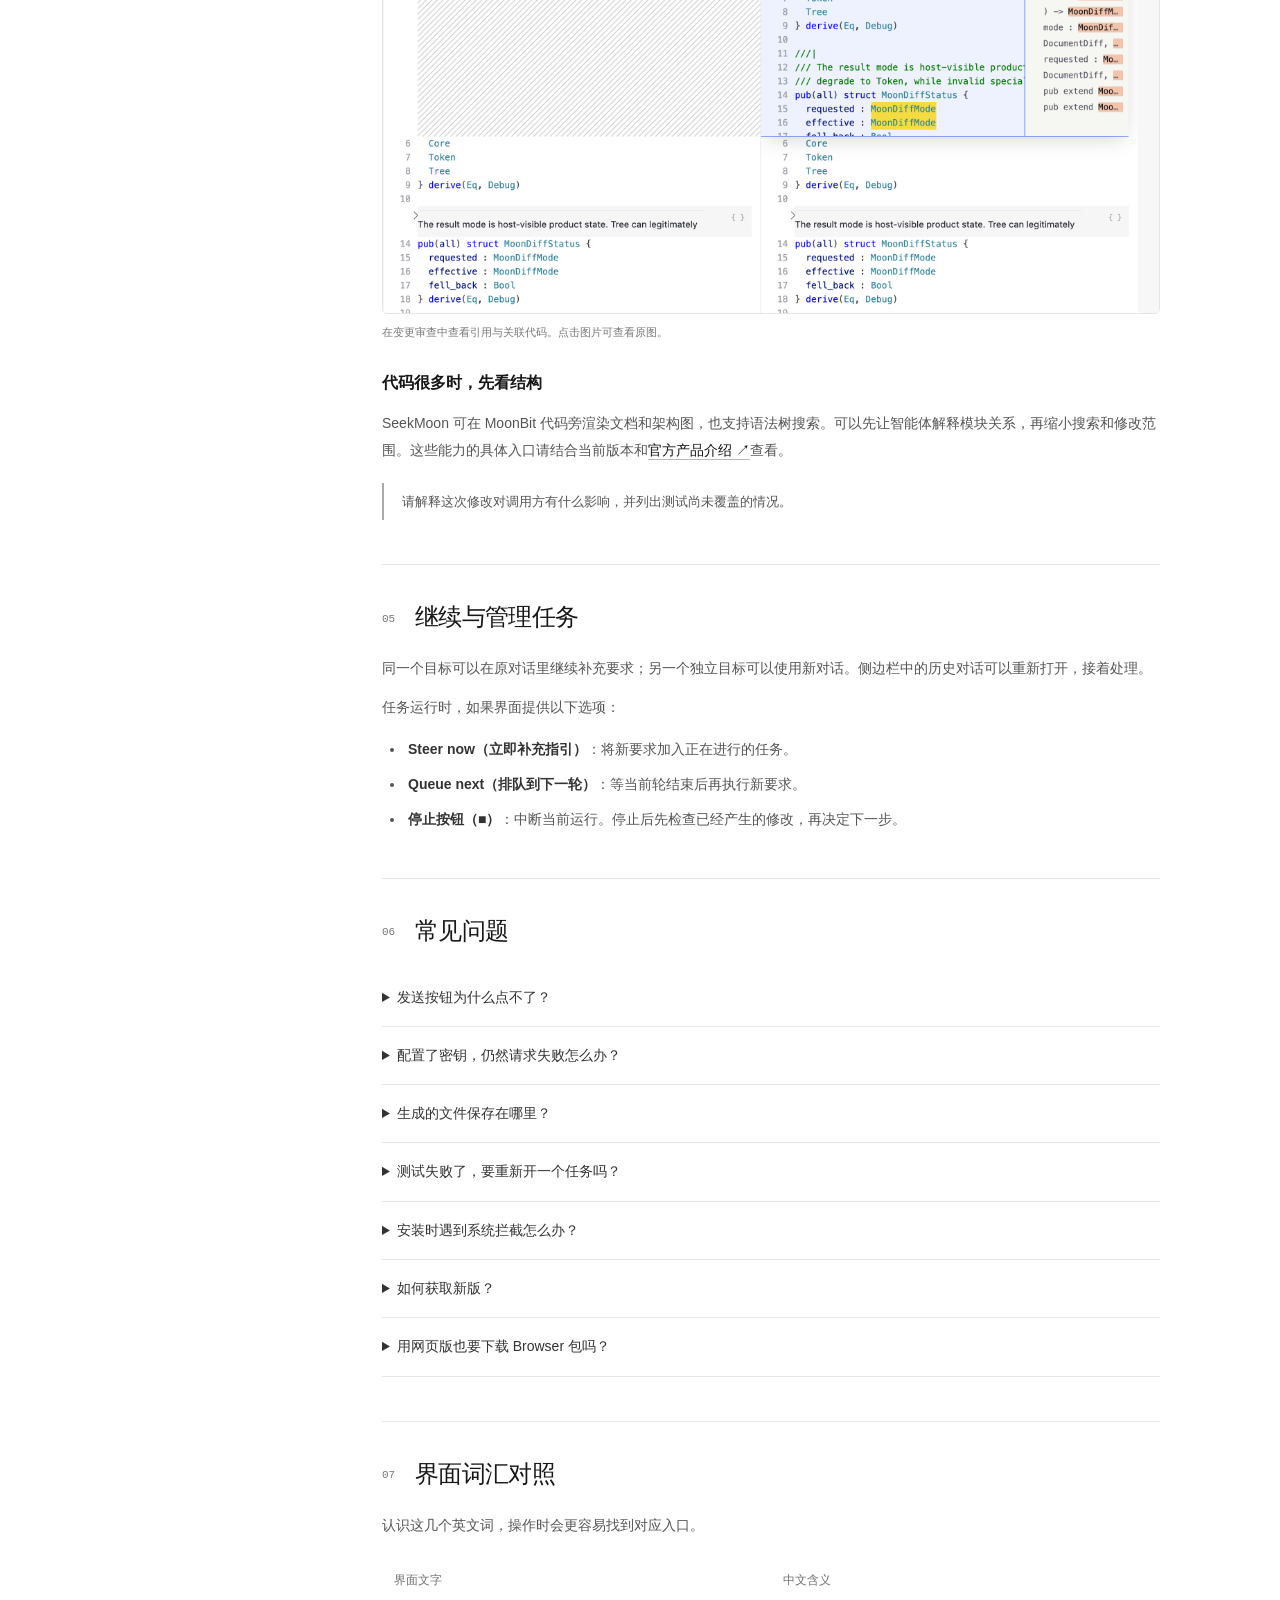
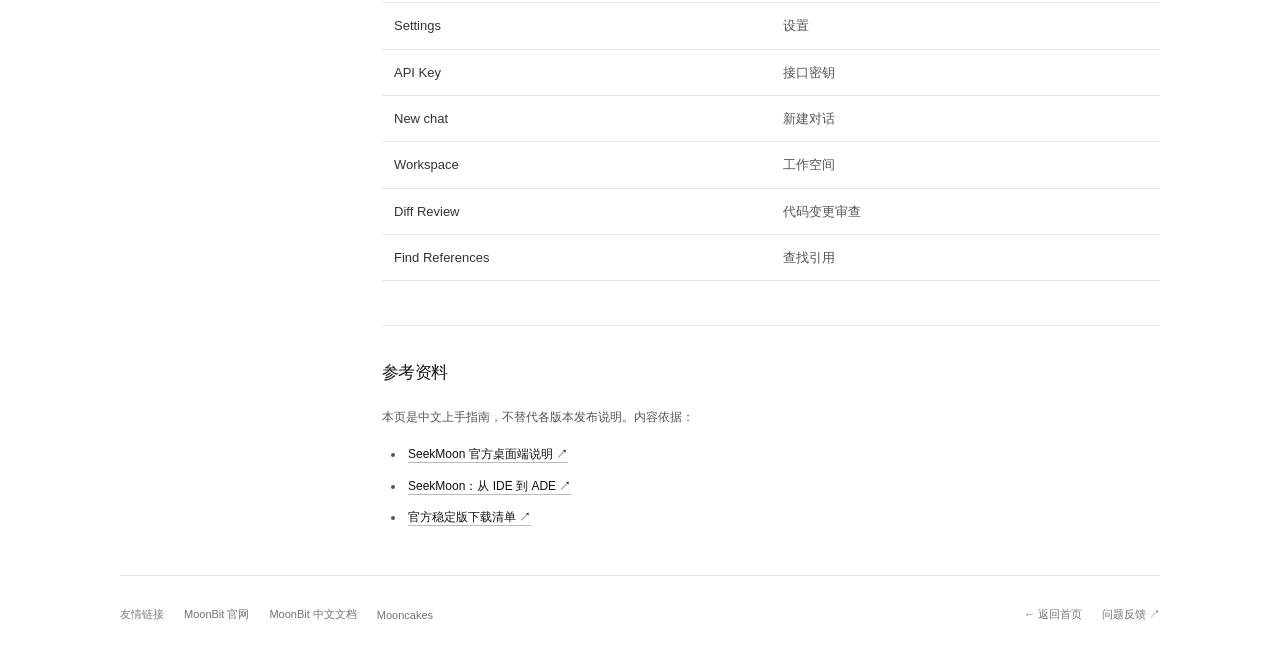
==== commit cae5e449: "Add software and website changelog next to documentation" ====
--- a/docs.html
+++ b/docs.html
@@ -14,7 +14,7 @@
   <a class="skip-link" href="#guide">跳到文档正文</a>
   <header class="header wrap">
     <a class="brand" href="./" aria-label="SeekMoon 首页"><span>SeekMoon</span></a>
-    <a class="doc-link" href="./">返回首页 ↗</a>
+    <nav class="header-nav" aria-label="主导航"><a class="doc-link" href="docs.html" aria-current="page">中文文档</a><a class="doc-link" href="updates.html">更新记录</a></nav>
   </header>
   <div class="docs-layout wrap">
     <aside class="docs-sidebar">
--- a/style.css
+++ b/style.css
@@ -14,6 +14,8 @@
 .header{height:88px;display:flex;align-items:center;justify-content:space-between}
 .brand{display:flex;align-items:center;gap:8px;font-size:21px;font-weight:600;letter-spacing:-.6px}
 .doc-link{font-size:13px;color:var(--muted)}
+.header-nav{display:flex;align-items:center;gap:26px}
+.header-nav [aria-current="page"]{color:var(--text)}
 .doc-link:hover,.footer a:hover{color:var(--accent)}
 .hero{text-align:center;padding:77px 0 63px}
 .hero h1{font-size:clamp(36px,4.4vw,58px);line-height:1.4;letter-spacing:-2.5px;font-weight:550;margin:0}
@@ -42,3 +44,4 @@
 @media(max-width:460px){.download-actions{gap:9px}.download-actions .button{gap:10px;padding:12px 13px;font-size:11px}.hero .download-note{max-width:none;font-size:9px;letter-spacing:-.15px}}
 @media(max-width:650px){.footer{flex-direction:column;align-items:flex-start;gap:17px}.friend-links,.footer-actions{gap:10px 14px}}
 @media(max-width:460px){.download-actions{display:grid;grid-template-columns:repeat(2,minmax(0,1fr));max-width:300px;margin-inline:auto}.download-actions .button{justify-content:center;padding-inline:8px}.button-browser{grid-column:1/-1}.hero .download-help{max-width:none;font-size:10px;margin-top:7px}}
+@media(max-width:460px){.header-nav{gap:16px;flex-shrink:0}}
